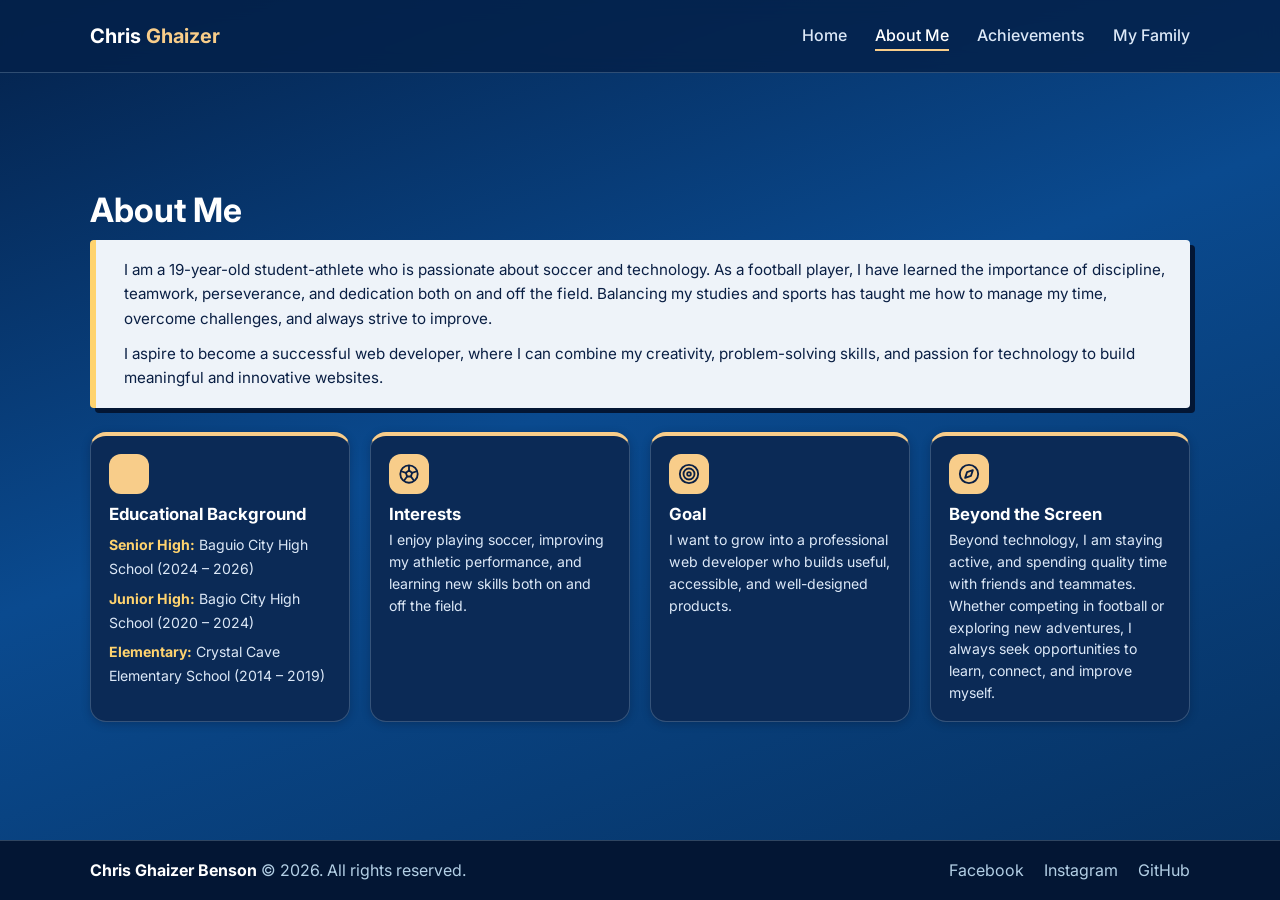
==== about.html @ 3cd23f2e "Update about.html" ====
<!DOCTYPE html>
<html lang="en">
<head>
  <meta charset="UTF-8">
  <meta name="viewport" content="width=device-width, initial-scale=1">
  <title>About Me | Chris Ghaizer Benson</title>
  <meta name="description" content="Portfolio of Chris Ghaizer Benson, BSIT student and aspiring web developer.">
  <link rel="preconnect" href="https://fonts.googleapis.com">
  <link rel="preconnect" href="https://fonts.gstatic.com" crossorigin>
  <link href="https://fonts.googleapis.com/css2?family=Inter:wght@400;500;600;700&display=swap" rel="stylesheet">
  <link rel="stylesheet" href="style.css">
</head>
<body class="fit-screen">
  <header class="site-header">
    <nav class="container nav" aria-label="Main navigation">
      <a href="index.html" class="logo">Chris <span>Ghaizer</span></a>
      <button class="menu-toggle" aria-label="Toggle menu" aria-expanded="false" aria-controls="nav-links">
        <span></span><span></span><span></span>
      </button>
      <ul class="nav-links" id="nav-links">
        <li><a href="index.html">Home</a></li>
        <li><a href="about.html" aria-current="page">About Me</a></li>
        <li><a href="achievements.html">Achievements</a></li>
        <li><a href="family.html">My Family</a></li>
      </ul>
    </nav>
  </header>
  <main>
    <section class="page-intro">
      <div class="container">
        <h1>About Me</h1>
<div class="about-box">
  <p>I am a 19-year-old student-athlete who is passionate about soccer and technology. As a football player, I have learned the importance of discipline, teamwork, perseverance, and dedication both on and off the field. Balancing my studies and sports has taught me how to manage my time, overcome challenges, and always strive to improve.</p>
  <p>I aspire to become a successful web developer, where I can combine my creativity, problem-solving skills, and passion for technology to build meaningful and innovative websites.</p>
</div>
      </div>
    </section>
    <section>
      <div class="container grid grid-2 about-cards">
       <article class="card">
  <div class="icon" aria-hidden="true"><!-- keep the existing svg here --></div>
  <h3> Educational Background</h3>
  <ul class="edu-list">
    <li><strong>Senior High:</strong> Baguio City High School (2024 – 2026)</li>
    <li><strong>Junior High:</strong> Bagio City High School (2020 – 2024)</li>
     <li><strong>Elementary:</strong> Crystal Cave Elementary School (2014 – 2019)</li>
  </ul>
</article>
        <article class="card"><div class="icon" aria-hidden="true"><svg viewBox="0 0 24 24"><circle cx="12" cy="12" r="9.5"/><polygon points="12 8.2 15.4 10.7 14.1 14.7 9.9 14.7 8.6 10.7"/><path d="M12 8.2V2.8M15.4 10.7l5-1.7M14.1 14.7l3 4.1M9.9 14.7l-3 4.1M8.6 10.7l-5-1.7"/></svg></div><h3>Interests</h3><p>I enjoy playing soccer, improving my athletic performance, and learning new skills both on and off the field.</p></article>
        <article class="card"><div class="icon" aria-hidden="true"><svg viewBox="0 0 24 24"><circle cx="12" cy="12" r="10"/><circle cx="12" cy="12" r="6"/><circle cx="12" cy="12" r="2"/></svg></div><h3>Goal</h3><p>I want to grow into a professional web developer who builds useful, accessible, and well-designed products.</p></article>
        <article class="card"><div class="icon" aria-hidden="true"><svg viewBox="0 0 24 24"><circle cx="12" cy="12" r="10"/><polygon points="16.2 7.8 14.1 14.1 7.8 16.2 9.9 9.9 16.2 7.8"/></svg></div><h3>Beyond the Screen</h3><p>Beyond technology, I am staying active, and spending quality time with friends and teammates. Whether competing in football or exploring new adventures, I always seek opportunities to learn, connect, and improve myself.</p></article>
      </div>
    </section>
  </main>
  <footer class="site-footer">
    <div class="container footer-inner">
      <p><strong>Chris Ghaizer Benson</strong> &copy; <span class="year">2026</span>. All rights reserved.</p>
      <ul class="socials">
        <li><a href="https://www.facebook.com/ghaizer.rodriguez" target="_blank" rel="noopener noreferrer">Facebook</a></li>
        <li><a href="https://www.instagram.com/ghaizerz_17/" target="_blank" rel="noopener noreferrer">Instagram</a></li>
        <li><a href="https://github.com/ghaizerbenson17-pixel" target="_blank" rel="noopener noreferrer">GitHub</a></li>
      </ul>
    </div>
  </footer>
  <script src="script.js"></script>
</body>
</html>
---- style.css ----
/* ===== Palette (taken from your reference screenshot) =====
   Deep royal blue background | darker navy cards
   Warm peach buttons         | golden yellow name highlight
   White headings             | soft light-blue body text | teal small accent */
:root{
  --bg-top:#04214A; --bg-mid:#0A4A8F; --bg-bottom:#06305F;   /* page gradient */
  --card:#0B2A56; --panel:rgba(3,18,46,.45); --footer:#031634;
  --peach:#F8CD8A; --peach-hover:#FFDDA8; --gold:#FFD36E;
  --white:#FFFFFF; --text:#DCE8F7; --muted:#B3CFE5; --teal:#2DD4BF;
  --border:rgba(179,207,229,.25); --on-peach:#0A1F44;
  --radius:16px; --shadow:0 12px 32px rgba(0,10,30,.35);
  --font:'Inter','Segoe UI',system-ui,sans-serif;
}
*{box-sizing:border-box;margin:0;padding:0}
html{scroll-behavior:smooth}
body{font-family:var(--font);color:var(--text);line-height:1.7;min-height:100vh;
  background:linear-gradient(160deg,var(--bg-top) 0%,var(--bg-mid) 45%,var(--bg-bottom) 100%) fixed}
a{color:inherit;text-decoration:none}
:focus-visible{outline:3px solid var(--teal);outline-offset:3px}
.container{width:min(1100px,92%);margin-inline:auto}
section{padding:5rem 0}
h1,h2,h3{line-height:1.2;color:var(--white)}
h1{font-size:clamp(2.2rem,5vw,3.6rem)}
h2{font-size:clamp(1.6rem,3vw,2.2rem);margin-bottom:.75rem}
.lead{max-width:60ch;color:var(--text)}
.section-head{margin-bottom:2.5rem}
.alt{background:var(--panel)}

/* Buttons */
.btn{display:inline-block;padding:.75rem 1.6rem;border-radius:999px;font-weight:600;font-size:1rem;
  border:2px solid var(--peach);background:var(--peach);color:var(--on-peach);cursor:pointer;font-family:inherit;
  transition:background .25s,transform .25s,box-shadow .25s}
.btn:hover{background:var(--peach-hover);border-color:var(--peach-hover);transform:translateY(-2px);box-shadow:var(--shadow)}
.btn-outline{background:rgba(255,255,255,.04);color:var(--white);border-color:var(--muted)}
.btn-outline:hover{background:rgba(179,207,229,.18);color:var(--white);border-color:var(--white)}

/* Header / nav */
.site-header{position:sticky;top:0;z-index:100;background:rgba(4,33,74,.85);backdrop-filter:blur(10px);
  border-bottom:1px solid var(--border)}
.nav{display:flex;align-items:center;justify-content:space-between;min-height:72px;gap:1rem}
.logo{font-weight:700;font-size:1.25rem;color:var(--white)}
.logo span{color:var(--peach)}
.nav-links{display:flex;align-items:center;gap:1.75rem;list-style:none}
.nav-links a{font-weight:500;color:var(--text);padding:.25rem 0;border-bottom:2px solid transparent;transition:border-color .25s,color .25s}
.nav-links a:hover,.nav-links a[aria-current="page"]{color:var(--white);border-bottom-color:var(--peach)}
.nav-links .btn{border-bottom:2px solid var(--peach);padding:.5rem 1.2rem;color:var(--on-peach)}
.nav-links .btn:hover{color:var(--on-peach)}
.menu-toggle{display:none;background:none;border:0;cursor:pointer;padding:.5rem}
.menu-toggle span{display:block;width:24px;height:2px;background:var(--white);margin:5px 0;transition:transform .25s,opacity .25s}
.menu-toggle[aria-expanded="true"] span:nth-child(1){transform:translateY(7px) rotate(45deg)}
.menu-toggle[aria-expanded="true"] span:nth-child(2){opacity:0}
.menu-toggle[aria-expanded="true"] span:nth-child(3){transform:translateY(-7px) rotate(-45deg)}

/* Hero */
.hero{padding:4rem 0 5rem}
.hero-grid{display:grid;grid-template-columns:1.1fr .9fr;gap:3rem;align-items:center}
.hero h1 span{color:var(--gold)}
.typed-title{font-size:clamp(1.1rem,2.2vw,1.5rem);font-weight:600;color:var(--white);margin:.75rem 0 1rem;min-height:2em}
.cursor{display:inline-block;width:2px;height:1.1em;background:var(--teal);margin-left:3px;vertical-align:text-bottom;animation:blink 1s steps(1) infinite}
@keyframes blink{50%{opacity:0}}
.hero p.lead{margin-bottom:1.75rem}
.btn-row{display:flex;flex-wrap:wrap;gap:1rem}
.hero-photo{position:relative;width:100%;aspect-ratio:4/5;max-height:560px;border-radius:24px;overflow:hidden;
  box-shadow:var(--shadow);background:linear-gradient(145deg,var(--card),var(--bg-top));
  border:1.5px solid var(--border);display:grid;place-items:center;text-align:center;color:var(--muted);padding:1rem}
.hero-photo img{position:absolute;inset:0;width:100%;height:100%;object-fit:cover}
.hero-photo img.hidden{display:none}

/* Cards */
.grid{display:grid;gap:1.5rem}
.grid-3{grid-template-columns:repeat(3,1fr)}
.grid-2{grid-template-columns:repeat(2,1fr)}
.card{background:var(--card);border:1px solid var(--border);border-top:4px solid var(--peach);border-radius:var(--radius);
  padding:1.75rem;box-shadow:0 2px 8px rgba(0,10,30,.25);transition:transform .25s,box-shadow .25s,border-color .25s}
.card:hover{transform:translateY(-4px);box-shadow:var(--shadow);border-color:var(--muted);border-top-color:var(--peach)}
.card h3{margin-bottom:.5rem;font-size:1.2rem}
.card p{color:var(--text)}
.tags{display:flex;flex-wrap:wrap;gap:.5rem;margin:1rem 0}
.tag{background:rgba(255,255,255,.06);border:1px solid var(--border);color:var(--text);border-radius:999px;padding:.15rem .75rem;font-size:.85rem}
.card-link{font-weight:600;color:var(--peach);border-bottom:2px solid var(--peach)}
.card-link:hover{color:var(--peach-hover)}
.icon{width:48px;height:48px;border-radius:12px;background:var(--peach);color:var(--on-peach);display:grid;place-items:center;
  font-weight:700;font-size:.9rem;margin-bottom:1rem}
.cta{background:var(--card);border:1px solid var(--border);color:var(--white);text-align:center;border-radius:24px;padding:3rem 1.5rem;box-shadow:var(--shadow)}
.cta h2{color:var(--white)}
.cta p{color:var(--text);margin:0 auto 1.5rem}
.page-intro{padding:4rem 0 1rem}
.timeline{list-style:none;border-left:3px solid var(--peach);padding-left:1.5rem;display:grid;gap:1.5rem}
.timeline h3{font-size:1.1rem}
.timeline time{color:var(--gold);font-weight:600;font-size:.9rem}

/* Contact */
.contact-grid{display:grid;grid-template-columns:.8fr 1.2fr;gap:2.5rem;align-items:start}
.contact-list{list-style:none;display:grid;gap:1rem}
.contact-list li{background:var(--card);border:1px solid var(--border);border-radius:12px;padding:1rem 1.25rem}
.contact-list strong{display:block;font-size:.9rem;color:var(--muted)}
.contact-list a:hover{color:var(--peach)}
form{background:var(--card);border:1px solid var(--border);border-radius:var(--radius);padding:2rem;box-shadow:var(--shadow);display:grid;gap:1.1rem}
label{font-weight:600;font-size:.95rem;color:var(--white)}
input,textarea{width:100%;margin-top:.35rem;padding:.8rem 1rem;border:1.5px solid var(--border);border-radius:12px;
  font:inherit;color:var(--white);background:rgba(3,18,46,.55);transition:border-color .25s,box-shadow .25s}
input:hover,textarea:hover{border-color:var(--muted)}
input:focus,textarea:focus{outline:none;border-color:var(--peach);box-shadow:0 0 0 3px rgba(248,205,138,.25)}
textarea{min-height:150px;resize:vertical}
.field.invalid input,.field.invalid textarea{border-color:#FF8A80}
.error{display:block;color:#FFB4AB;font-size:.85rem;min-height:1.1em;margin-top:.25rem}
.form-status{border-radius:12px;padding:.9rem 1rem;background:rgba(45,212,191,.1);border:1px solid var(--teal);color:var(--white);display:none}
.form-status.show{display:block}

/* Footer */
.site-footer{background:var(--footer);color:var(--muted);padding:2.5rem 0;border-top:1px solid var(--border)}
.footer-inner{display:flex;flex-wrap:wrap;justify-content:space-between;align-items:center;gap:1rem}
.site-footer strong{color:var(--white)}
.socials{display:flex;gap:1.25rem;list-style:none}
.socials a{color:var(--muted);border-bottom:1px solid transparent;transition:color .25s,border-color .25s}
.socials a:hover{color:var(--white);border-color:var(--peach)}

/* Responsive */
@media(max-width:900px){
  .hero-grid,.contact-grid{grid-template-columns:1fr}
  .grid-3{grid-template-columns:repeat(2,1fr)}
  .hero-photo{max-width:420px;margin-inline:auto;max-height:none}
}
@media(max-width:720px){
  section{padding:3.5rem 0}
  .menu-toggle{display:block}
  .nav-links{position:absolute;top:72px;left:0;right:0;flex-direction:column;align-items:flex-start;gap:1rem;
    background:var(--bg-top);padding:1.25rem 4%;border-bottom:1px solid var(--border);display:none}
  .nav-links.open{display:flex}
  .grid-3,.grid-2{grid-template-columns:1fr}
}
@media(prefers-reduced-motion:reduce){*{animation:none!important;transition:none!important;scroll-behavior:auto!important}}

/* About Me box */
.about-box {
  background: #EEF3F9;
  border-left: 6px solid var(--gold);
  border-radius: 4px;
  padding: 2rem 2rem 2rem 2.25rem;
  margin-top: 1.5rem;
  box-shadow: 8px 8px 0 var(--footer);
}
.about-box p {
  color: var(--on-peach);
  max-width: none;
  line-height: 1.9;
}
.about-box p + p {
  margin-top: 1.25rem;
}
.about-box .btn-dark {
  margin-top: 1.5rem;
  background: var(--on-peach);
  border-color: var(--on-peach);
  color: var(--white);
  border-radius: 6px;
  font-weight: 700;
}
.about-box .btn-dark:hover {
  background: var(--card);
  border-color: var(--card);
  color: var(--white);
}

/* Typing effect for the Skills description */
.typewriter {
  min-height: 1.7em; /* keeps the page from jumping while text types in */
}
.typewriter.typing::after {
  content: "";
  display: inline-block;
  width: 2px;
  height: 1.1em;
  background: var(--teal);
  margin-left: 3px;
  vertical-align: text-bottom;
  animation: blink 1s steps(1) infinite;
}

/* ===== Homepage fits one screen (no scrolling needed) ===== */
body {
  min-height: 100vh;
  min-height: 100dvh;
  display: flex;
  flex-direction: column;
}

main {
  flex: 1;
  display: flex;
  flex-direction: column;
  min-height: 0;
}

/* Hero takes all the leftover space */
main > section.hero {
  flex: 1;
  display: flex;
  align-items: center;
  padding: 1rem 0;
}

.hero h1 { font-size: clamp(1.8rem, 6vh, 3.4rem); }
.hero .typed-title { min-height: 0; margin: 0.5rem 0 0.75rem; }
.hero p.lead { margin-bottom: 1rem; line-height: 1.5; }

/* Photo box sized by screen height, square, picture fills it */
.hero .hero-photo {
  width: auto;
  height: clamp(180px, 48vh, 460px);
  max-height: none;
  aspect-ratio: 1 / 1;
  justify-self: center;
  padding: 0;
  border-radius: 24px;
}

.hero .hero-photo img {
  position: absolute;
  inset: 0;
  width: 100%;
  height: 100%;
  object-fit: cover;          /* picture fills the whole box */
  object-position: center top; /* keeps your face from being cropped */
}

/* Compact "Let's Work Together" strip */
main > section:last-child {
  padding: 0.75rem 0;
}

.cta {
  padding: 1rem 1.5rem;
  border-radius: 16px;
}
.cta h2 { font-size: 1.2rem; margin: 0; }
.cta p { margin: 0; font-size: 0.95rem; line-height: 1.4; }

@media (min-width: 721px) {
  .cta {
    display: flex;
    align-items: center;
    justify-content: space-between;
    gap: 1.5rem;
    text-align: left;
  }
  .cta p { margin: 0 auto 0 0; }
}

/* Compact footer */
.site-footer { padding: 1rem 0; }

/* Phones / tablets: stack, smaller photo (scrolling is fine here) */
@media (max-width: 900px) {
  .hero .hero-photo { height: clamp(160px, 30vh, 320px); }
}


/* ===== Shared tweaks ===== */
.page-intro .lead{margin-top:.75rem}
.icon svg{width:55%;height:55%;fill:none;stroke:currentColor;stroke-width:2;stroke-linecap:round;stroke-linejoin:round}
.contact-list a{overflow-wrap:anywhere}

/* Contact: name + email side by side */
.field-row{display:grid;grid-template-columns:1fr 1fr;gap:1rem}
.field-row .field{min-width:0}
@media(max-width:720px){.field-row{grid-template-columns:1fr}}

/* My Family page */
.family .section-head{text-align:center;margin-bottom:1.5rem}
.family .section-head .lead{margin-inline:auto}
.family .card{text-align:center}
.family .card .hero-photo{width:auto;height:clamp(140px,32vh,300px);aspect-ratio:1/1;max-height:none;margin:.75rem auto;padding:0;border-radius:16px}

/* Achievements: image frames */
.frames{display:grid;grid-template-columns:repeat(3,1fr);gap:1.5rem}
.frame{background:var(--card);border:1px solid var(--border);border-top:4px solid var(--peach);border-radius:var(--radius);
  padding:.6rem;box-shadow:0 2px 8px rgba(0,10,30,.25);transition:transform .25s,box-shadow .25s}
.frame:hover{transform:translateY(-4px);box-shadow:var(--shadow)}
.frame-img{position:relative;aspect-ratio:4/3;border-radius:10px;overflow:hidden;display:grid;place-items:center;text-align:center;
  padding:.5rem;font-size:.9rem;color:var(--muted);background:linear-gradient(145deg,var(--card),var(--bg-top))}
.frame-img img{position:absolute;inset:0;width:100%;height:100%;object-fit:cover}
.frame-img img.hidden{display:none}
main > section.frames-section{padding:1rem 0 2rem}
main > section.timeline-section{padding:1rem 0 3rem}
@media(max-width:720px){.frames{grid-template-columns:1fr}}

/* ===== One-screen pages: About, Contact, My Family (no scrolling on desktop) =====
   On smaller screens these pages scroll normally so nothing gets cut off. */
@media (min-width:1100px){
  html:has(body.fit-screen){font-size:clamp(11px,2vh,16px)}
  body.fit-screen{height:100vh;height:100dvh;min-height:0;overflow:hidden}
  body.fit-screen main{justify-content:center}
  body.fit-screen main > section{padding:.75rem 0}
  body.fit-screen h1{font-size:2.1rem}
  body.fit-screen .page-intro .lead{margin-top:.4rem}

  /* About */
  body.fit-screen .about-box{margin-top:.6rem;padding:1.1rem 1.5rem 1.1rem 1.75rem;box-shadow:5px 5px 0 var(--footer)}
  body.fit-screen .about-box p{font-size:.95rem;line-height:1.6}
  body.fit-screen .about-box p + p{margin-top:.7rem}
  .about-cards{grid-template-columns:repeat(4,1fr);gap:1.25rem}
  .about-cards .card{padding:1.1rem}
  .about-cards .card h3{font-size:1.05rem;margin-bottom:.35rem}
  .about-cards .card p{font-size:.88rem;line-height:1.55}
  .about-cards .icon{width:2.5rem;height:2.5rem;margin-bottom:.6rem}

  /* Contact */
  body.fit-screen .contact-grid{gap:1.5rem}
  body.fit-screen .contact-list{gap:.7rem}
  body.fit-screen .contact-list li{padding:.7rem 1rem}
  body.fit-screen form{padding:1.1rem 1.4rem;gap:.55rem}
  body.fit-screen label{font-size:.9rem;line-height:1.4}
  body.fit-screen input,body.fit-screen textarea{padding:.5rem .8rem;margin-top:.2rem;line-height:1.4}
  body.fit-screen textarea{min-height:5rem;resize:none}
  body.fit-screen .error{font-size:.78rem;line-height:1.2;min-height:1em;margin-top:.15rem}
  body.fit-screen .form-status{font-size:.85rem;padding:.6rem .8rem}
  body.fit-screen form .btn{padding:.55rem 1.2rem}

  /* My Family */
  body.fit-screen .family .section-head{margin-bottom:1rem}
  body.fit-screen .family .card{padding:1rem}
  body.fit-screen .family .card .hero-photo{height:clamp(120px,34vh,320px);margin:.5rem auto}
}
 .edu-list{list-style:none;margin-top:.6rem;display:grid;gap:.35rem;font-size:.88rem;color:var(--text)}
.edu-list strong{color:var(--gold)}
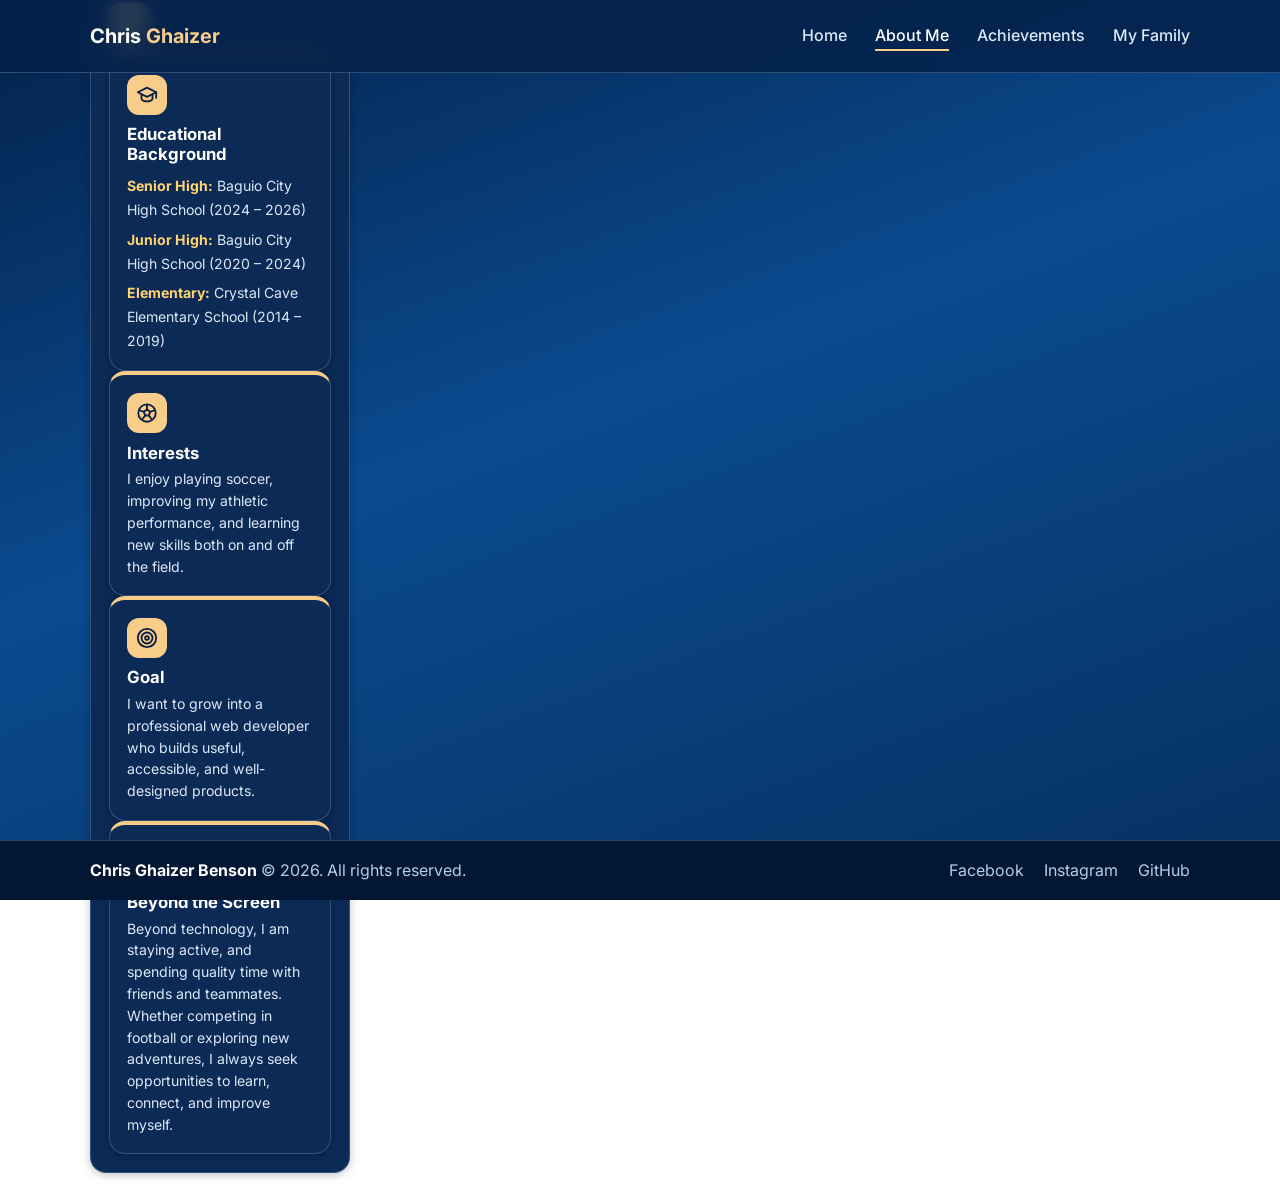
==== commit 4608f5ff: "Revise About Me section header and content Updated the About Me section to enhance clarity and visua" ====
--- a/about.html
+++ b/about.html
@@ -28,7 +28,8 @@
   <main>
     <section class="page-intro">
       <div class="container">
-        <h1>About Me</h1>
+      
+<h1>About <span>Me</span></h1>
 <div class="about-box">
   <p>I am a 19-year-old student-athlete who is passionate about soccer and technology. As a football player, I have learned the importance of discipline, teamwork, perseverance, and dedication both on and off the field. Balancing my studies and sports has taught me how to manage my time, overcome challenges, and always strive to improve.</p>
   <p>I aspire to become a successful web developer, where I can combine my creativity, problem-solving skills, and passion for technology to build meaningful and innovative websites.</p>
@@ -39,11 +40,19 @@
       <div class="container grid grid-2 about-cards">
        <article class="card">
   <div class="icon" aria-hidden="true"><!-- keep the existing svg here --></div>
-  <h3> Educational Background</h3>
+ <article class="card">
+  <div class="icon" aria-hidden="true">
+    <svg viewBox="0 0 24 24">
+      <path d="M2 9l10-5 10 5-10 5z"/>
+      <path d="M6 11.5V16c0 1.5 3 3 6 3s6-1.5 6-3v-4.5"/>
+      <path d="M22 9v6"/>
+    </svg>
+  </div>
+  <h3>Educational Background</h3>
   <ul class="edu-list">
     <li><strong>Senior High:</strong> Baguio City High School (2024 – 2026)</li>
-    <li><strong>Junior High:</strong> Bagio City High School (2020 – 2024)</li>
-     <li><strong>Elementary:</strong> Crystal Cave Elementary School (2014 – 2019)</li>
+    <li><strong>Junior High:</strong> Baguio City High School (2020 – 2024)</li>
+    <li><strong>Elementary:</strong> Crystal Cave Elementary School (2014 – 2019)</li>
   </ul>
 </article>
         <article class="card"><div class="icon" aria-hidden="true"><svg viewBox="0 0 24 24"><circle cx="12" cy="12" r="9.5"/><polygon points="12 8.2 15.4 10.7 14.1 14.7 9.9 14.7 8.6 10.7"/><path d="M12 8.2V2.8M15.4 10.7l5-1.7M14.1 14.7l3 4.1M9.9 14.7l-3 4.1M8.6 10.7l-5-1.7"/></svg></div><h3>Interests</h3><p>I enjoy playing soccer, improving my athletic performance, and learning new skills both on and off the field.</p></article>
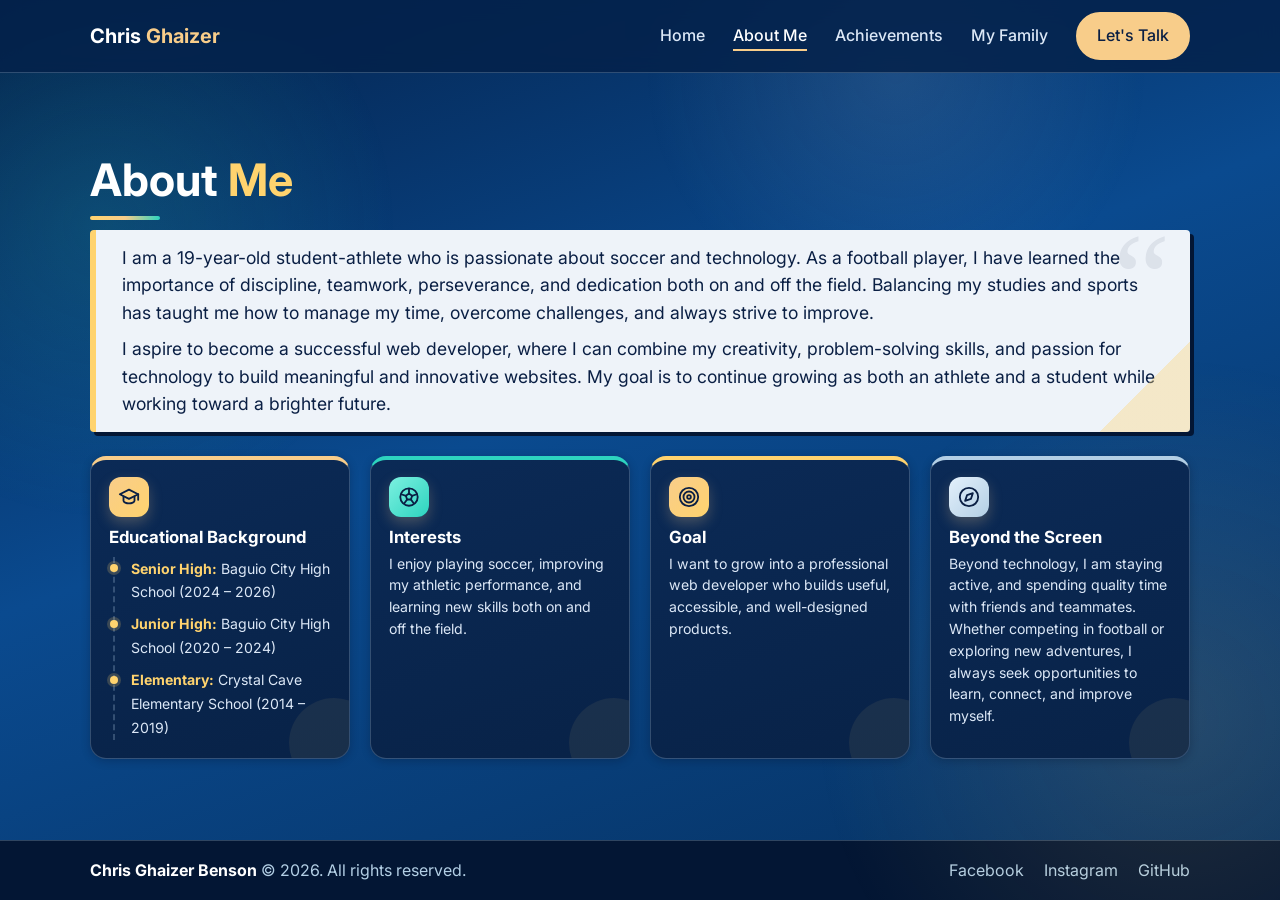
==== commit 31301e1e: "Enhance About Me section and add contact link Updated the About Me section to include additional goa" ====
--- a/about.html
+++ b/about.html
@@ -22,25 +22,24 @@
         <li><a href="about.html" aria-current="page">About Me</a></li>
         <li><a href="achievements.html">Achievements</a></li>
         <li><a href="family.html">My Family</a></li>
+        <li><a href="contact.html" class="btn">Let's Talk</a></li>
       </ul>
     </nav>
   </header>
   <main>
     <section class="page-intro">
       <div class="container">
-      
+        
 <h1>About <span>Me</span></h1>
 <div class="about-box">
   <p>I am a 19-year-old student-athlete who is passionate about soccer and technology. As a football player, I have learned the importance of discipline, teamwork, perseverance, and dedication both on and off the field. Balancing my studies and sports has taught me how to manage my time, overcome challenges, and always strive to improve.</p>
-  <p>I aspire to become a successful web developer, where I can combine my creativity, problem-solving skills, and passion for technology to build meaningful and innovative websites.</p>
+  <p>I aspire to become a successful web developer, where I can combine my creativity, problem-solving skills, and passion for technology to build meaningful and innovative websites. My goal is to continue growing as both an athlete and a student while working toward a brighter future.</p>
 </div>
       </div>
     </section>
     <section>
       <div class="container grid grid-2 about-cards">
-       <article class="card">
-  <div class="icon" aria-hidden="true"><!-- keep the existing svg here --></div>
- <article class="card">
+        <article class="card">
   <div class="icon" aria-hidden="true">
     <svg viewBox="0 0 24 24">
       <path d="M2 9l10-5 10 5-10 5z"/>
--- a/style.css
+++ b/style.css
@@ -324,3 +324,105 @@
 }
  .edu-list{list-style:none;margin-top:.6rem;display:grid;gap:.35rem;font-size:.88rem;color:var(--text)}
 .edu-list strong{color:var(--gold)}
+
+/* ===== About Me designs ===== */
+
+/* Soft glowing background shapes */
+body.fit-screen::before{
+  content:"";position:fixed;inset:0;z-index:0;pointer-events:none;
+  background:
+    radial-gradient(420px circle at 8% 25%, rgba(45,212,191,.16), transparent 70%),
+    radial-gradient(520px circle at 92% 80%, rgba(255,211,110,.12), transparent 70%),
+    radial-gradient(360px circle at 70% 8%, rgba(179,207,229,.12), transparent 70%);
+}
+body.fit-screen main{position:relative;z-index:1}
+
+/* Heading */
+.eyebrow{
+  display:inline-block;font-size:.8rem;font-weight:600;letter-spacing:.14em;
+  text-transform:uppercase;color:var(--teal);margin-bottom:.25rem;
+}
+.page-intro h1 span{color:var(--gold)}
+.page-intro h1::after{
+  content:"";display:block;width:70px;height:4px;border-radius:4px;margin-top:.5rem;
+  background:linear-gradient(90deg,var(--gold),var(--peach),var(--teal));
+}
+
+/* About box: big quote mark + accent corner */
+.about-box{position:relative;overflow:hidden}
+.about-box::before{
+  content:"\201C";position:absolute;top:-1rem;right:1.25rem;
+  font-family:Georgia,serif;font-size:8rem;line-height:1;
+  color:rgba(10,31,68,.08);pointer-events:none;
+}
+.about-box::after{
+  content:"";position:absolute;right:0;bottom:0;width:90px;height:90px;
+  background:linear-gradient(135deg,transparent 50%,rgba(255,211,110,.35) 50%);
+}
+
+/* Cards */
+.about-cards .card{
+  background:linear-gradient(160deg,var(--card),#082247);
+  position:relative;overflow:hidden;
+}
+.about-cards .card::after{
+  content:"";position:absolute;right:-30px;bottom:-30px;width:90px;height:90px;
+  border-radius:50%;background:rgba(255,211,110,.07);
+}
+.about-cards .card:nth-child(1){border-top-color:var(--peach)}
+.about-cards .card:nth-child(2){border-top-color:var(--teal)}
+.about-cards .card:nth-child(3){border-top-color:var(--gold)}
+.about-cards .card:nth-child(4){border-top-color:var(--muted)}
+.about-cards .card:hover{box-shadow:0 12px 32px rgba(0,10,30,.45),0 0 0 1px rgba(255,211,110,.25)}
+
+/* Gradient icon badges */
+.about-cards .icon{
+  background:linear-gradient(135deg,var(--peach),var(--gold));
+  box-shadow:0 6px 14px rgba(248,205,138,.25);
+  transition:transform .25s;
+}
+.about-cards .card:hover .icon{transform:rotate(-6deg) scale(1.08)}
+.about-cards .card:nth-child(2) .icon{background:linear-gradient(135deg,#7CF0E0,var(--teal))}
+.about-cards .card:nth-child(4) .icon{background:linear-gradient(135deg,#E3F0FB,var(--muted))}
+
+/* Education list as a mini timeline */
+.edu-list{
+  position:relative;padding-left:1rem;margin-left:.25rem;
+  border-left:2px dashed var(--border);gap:.5rem;
+}
+.edu-list li{position:relative}
+.edu-list li::before{
+  content:"";position:absolute;left:calc(-1rem - 5px);top:.55em;
+  width:8px;height:8px;border-radius:50%;background:var(--gold);
+  box-shadow:0 0 0 3px rgba(255,211,110,.2);
+}
+
+/* ===== Bigger About Me text ===== */
+
+/* Base (tablets/phones and any screen that scrolls) */
+.page-intro h1{font-size:clamp(2.4rem,6vw,3.6rem)}
+.about-box p{font-size:1.15rem;line-height:1.8}
+
+/* Desktop one-screen layout (overrides the smaller fit-screen sizes) */
+@media (min-width:1100px){
+  body.fit-screen .page-intro h1{font-size:2.8rem}
+  body.fit-screen .about-box{padding:1.4rem 2rem 1.4rem 2.25rem}
+  body.fit-screen .about-box p{font-size:1.2rem;line-height:1.65}
+  body.fit-screen .about-box p + p{margin-top:.8rem}
+}
+
+/* ===== Smaller About box ===== */
+.about-box{
+  max-width: 1000px;          /* narrower box (was full width) */
+  padding: 1.25rem 1.5rem 1.25rem 1.75rem;
+}
+
+@media (min-width:1100px){
+  body.fit-screen .about-box{
+    max-width: 1100px;
+    padding: .9rem 1.4rem .9rem 1.6rem;
+    box-shadow: 4px 4px 0 var(--footer);
+  }
+  body.fit-screen .about-box p{font-size:1.1rem;line-height:1.55}
+  body.fit-screen .about-box p + p{margin-top:.6rem}
+}
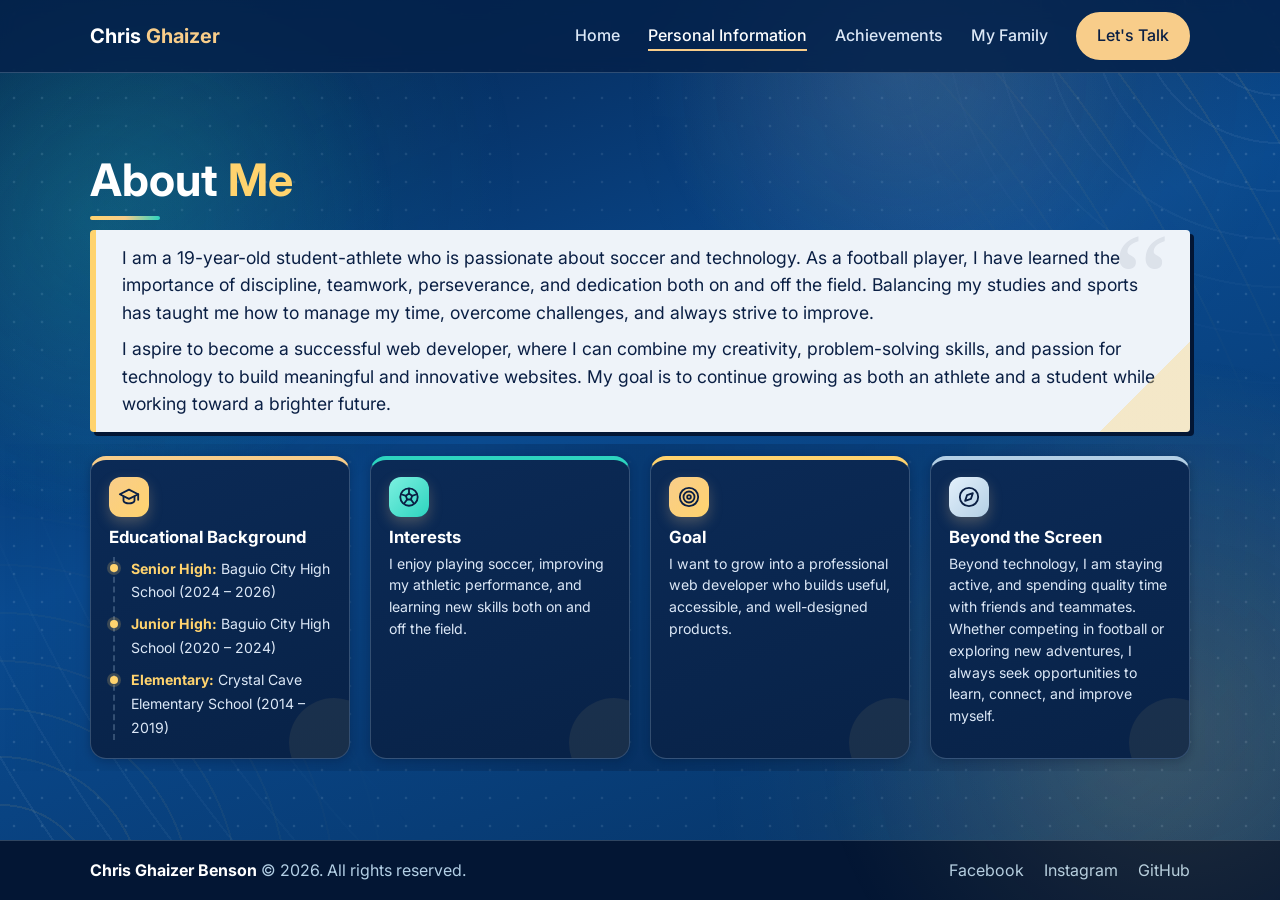
==== commit 35f20a2f: "Change 'About Me' link text to 'Personal Information'" ====
--- a/about.html
+++ b/about.html
@@ -19,7 +19,7 @@
       </button>
       <ul class="nav-links" id="nav-links">
         <li><a href="index.html">Home</a></li>
-        <li><a href="about.html" aria-current="page">About Me</a></li>
+        <li><a href="about.html" aria-current="page">Personal Information</a></li>
         <li><a href="achievements.html">Achievements</a></li>
         <li><a href="family.html">My Family</a></li>
         <li><a href="contact.html" class="btn">Let's Talk</a></li>
--- a/style.css
+++ b/style.css
@@ -322,7 +322,8 @@
   body.fit-screen .family .card{padding:1rem}
   body.fit-screen .family .card .hero-photo{height:clamp(120px,34vh,320px);margin:.5rem auto}
 }
- .edu-list{list-style:none;margin-top:.6rem;display:grid;gap:.35rem;font-size:.88rem;color:var(--text)}
+
+.edu-list{list-style:none;margin-top:.6rem;display:grid;gap:.35rem;font-size:.88rem;color:var(--text)}
 .edu-list strong{color:var(--gold)}
 
 /* ===== About Me designs ===== */
@@ -426,3 +427,37 @@
   body.fit-screen .about-box p{font-size:1.1rem;line-height:1.55}
   body.fit-screen .about-box p + p{margin-top:.6rem}
 }
+
+/* ===== Background designs ===== */
+
+/* Layer 1: dot grid + soft color glows */
+html::before{
+  content:"";position:fixed;inset:0;z-index:-1;pointer-events:none;
+  background:
+    radial-gradient(rgba(179,207,229,.16) 1.5px, transparent 1.6px) 0 0 / 28px 28px,
+    radial-gradient(520px circle at 12% 20%, rgba(45,212,191,.14), transparent 70%),
+    radial-gradient(600px circle at 88% 85%, rgba(255,211,110,.11), transparent 70%),
+    radial-gradient(480px circle at 75% 10%, rgba(248,205,138,.08), transparent 70%);
+  /* fade the dots toward the middle so text stays clean */
+  -webkit-mask-image:radial-gradient(ellipse at center, rgba(0,0,0,.35) 0%, #000 85%);
+          mask-image:radial-gradient(ellipse at center, rgba(0,0,0,.35) 0%, #000 85%);
+}
+
+/* Layer 2: concentric rings in two corners (like a soccer center circle) */
+html::after{
+  content:"";position:fixed;inset:0;z-index:-1;pointer-events:none;
+  background:
+    repeating-radial-gradient(circle at 100% 0%, transparent 0 46px, rgba(179,207,229,.10) 46px 48px),
+    repeating-radial-gradient(circle at 0% 100%, transparent 0 46px, rgba(255,211,110,.10) 46px 48px);
+  -webkit-mask-image:
+    radial-gradient(circle 420px at 100% 0%, #000, transparent 100%),
+    radial-gradient(circle 420px at 0% 100%, #000, transparent 100%);
+          mask-image:
+    radial-gradient(circle 420px at 100% 0%, #000, transparent 100%),
+    radial-gradient(circle 420px at 0% 100%, #000, transparent 100%);
+}
+
+/* Optional: slightly lighter panel strip behind sections for depth */
+main > section:nth-of-type(even){
+  background:linear-gradient(90deg, transparent, rgba(3,18,46,.25), transparent);
+}
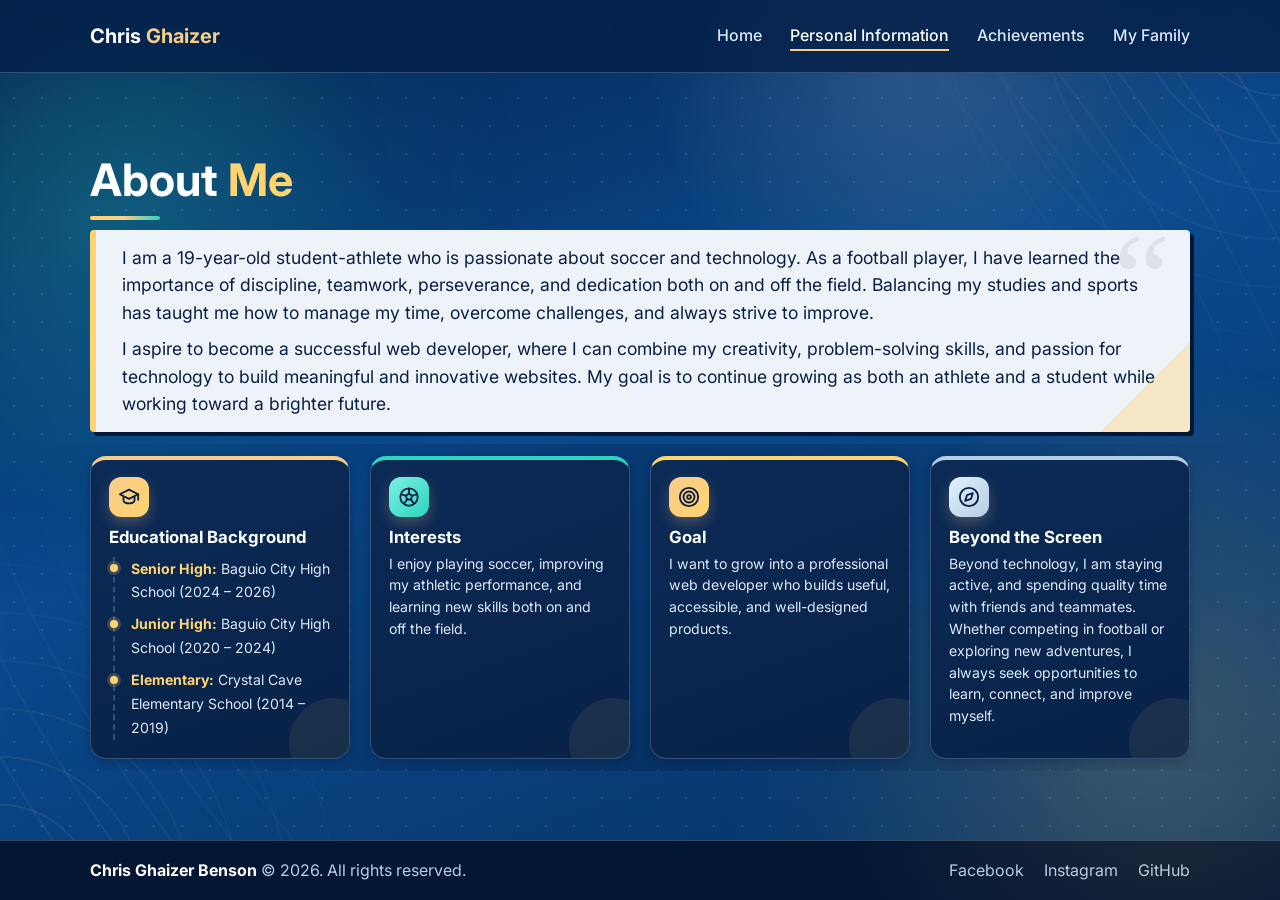
==== commit 8c0c2f75: "Update about.html" ====
--- a/about.html
+++ b/about.html
@@ -22,7 +22,7 @@
         <li><a href="about.html" aria-current="page">Personal Information</a></li>
         <li><a href="achievements.html">Achievements</a></li>
         <li><a href="family.html">My Family</a></li>
-        <li><a href="contact.html" class="btn">Let's Talk</a></li>
+
       </ul>
     </nav>
   </header>
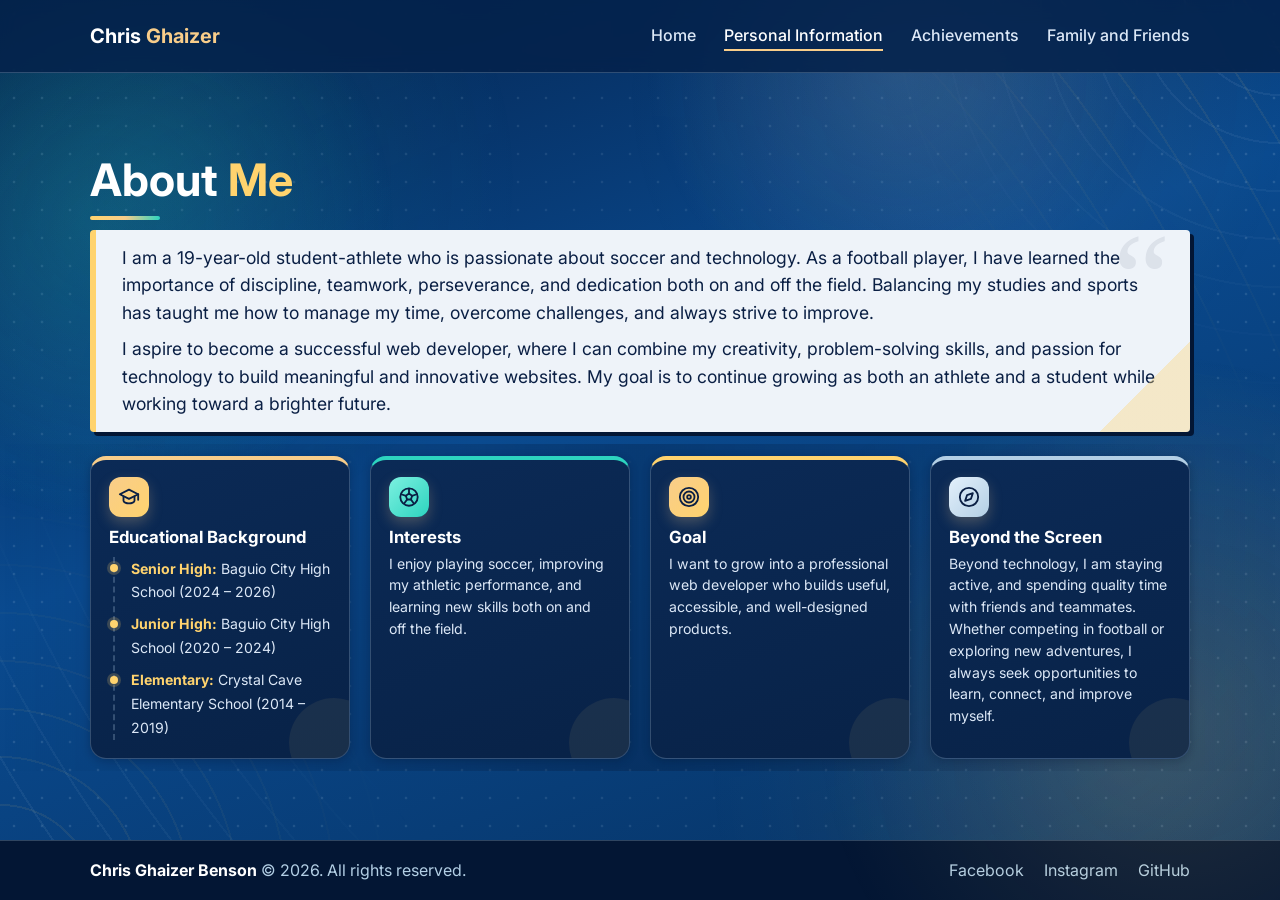
==== commit 5f01171b: "Rename 'My Family' link to 'Family and Friends'" ====
--- a/about.html
+++ b/about.html
@@ -21,7 +21,7 @@
         <li><a href="index.html">Home</a></li>
         <li><a href="about.html" aria-current="page">Personal Information</a></li>
         <li><a href="achievements.html">Achievements</a></li>
-        <li><a href="family.html">My Family</a></li>
+        <li><a href="family.html">Family and Friends</a></li>
 
       </ul>
     </nav>
--- a/style.css
+++ b/style.css
@@ -461,3 +461,245 @@
 main > section:nth-of-type(even){
   background:linear-gradient(90deg, transparent, rgba(3,18,46,.25), transparent);
 }
+
+/* ===== Achievements: one screen + eye-catching design ===== */
+
+/* Timeline items become numbered cards */
+.timeline{counter-reset:ach;border-left:0;padding-left:0;gap:1rem}
+.timeline li{
+  counter-increment:ach;position:relative;
+  background:linear-gradient(160deg,var(--card),#082247);
+  border:1px solid var(--border);border-left:4px solid var(--gold);
+  border-radius:14px;padding:.9rem 1rem .9rem 3.6rem;
+  box-shadow:0 2px 8px rgba(0,10,30,.25);
+  transition:transform .25s,box-shadow .25s,border-left-color .25s;
+}
+.timeline li:hover{
+  transform:translateY(-3px);border-left-color:var(--teal);
+  box-shadow:0 12px 32px rgba(0,10,30,.45);
+}
+.timeline li::before{
+  content:counter(ach);position:absolute;left:.9rem;top:50%;transform:translateY(-50%);
+  width:2rem;height:2rem;border-radius:50%;display:grid;place-items:center;
+  font-weight:700;color:var(--on-peach);
+  background:linear-gradient(135deg,var(--peach),var(--gold));
+  box-shadow:0 0 0 4px rgba(255,211,110,.18);
+}
+.timeline li:nth-child(even)::before{background:linear-gradient(135deg,#7CF0E0,var(--teal))}
+
+/* Photo frames: glow, zoom on hover, star badge */
+.frame{position:relative;overflow:visible}
+.frame::after{
+  content:"\2605";position:absolute;top:-.7rem;right:-.5rem;
+  width:1.8rem;height:1.8rem;border-radius:50%;display:grid;place-items:center;
+  background:linear-gradient(135deg,var(--peach),var(--gold));color:var(--on-peach);
+  font-size:.95rem;box-shadow:0 4px 10px rgba(0,10,30,.4);
+}
+.frame:hover{box-shadow:0 12px 32px rgba(0,10,30,.45),0 0 0 1px rgba(255,211,110,.35)}
+.frame-img img{transition:transform .5s}
+.frame:hover .frame-img img{transform:scale(1.06)}
+
+/* 2 columns on desktop (fills the empty right side) */
+@media (min-width:900px){
+  .timeline{grid-template-columns:repeat(2,1fr);gap:1rem 1.5rem}
+}
+
+/* No scrolling on desktop */
+@media (min-width:1100px){
+  body.fit-screen .frame-img{aspect-ratio:auto;height:clamp(110px,27vh,250px)}
+  body.fit-screen main > section.frames-section{padding:.9rem 0 .5rem}
+  body.fit-screen main > section.timeline-section{padding:.5rem 0}
+  body.fit-screen .timeline{gap:.7rem 1.5rem}
+  body.fit-screen .timeline li{padding:.6rem 1rem .6rem 3.4rem}
+  body.fit-screen .timeline h3{font-size:1rem}
+  body.fit-screen .timeline p{font-size:.88rem;line-height:1.4}
+}
+
+/* ===== My Family: 4 cards + designs ===== */
+
+/* Heading */
+.family .section-head h1,
+.family .section-head h2{color:var(--white)}
+.family .section-head h1::after,
+.family .section-head h2::after{
+  content:"";display:block;width:70px;height:4px;border-radius:4px;margin:.5rem auto 0;
+  background:linear-gradient(90deg,var(--gold),var(--peach),var(--teal));
+}
+.family .section-head .lead{color:var(--gold);font-weight:600;letter-spacing:.04em}
+.family .section-head .lead::before,
+.family .section-head .lead::after{
+  content:"\2665";color:var(--peach);font-size:.8em;margin:0 .6rem;
+}
+
+/* 4 columns on desktop, 2 on tablet, 1 on phone */
+@media (min-width:1100px){
+  .family .grid{grid-template-columns:repeat(4,1fr);gap:1.25rem}
+}
+@media (min-width:721px) and (max-width:1099px){
+  .family .grid{grid-template-columns:repeat(2,1fr)}
+}
+
+/* Cards */
+.family .card{
+  position:relative;overflow:hidden;
+  background:linear-gradient(160deg,var(--card),#082247);
+}
+.family .card::after{
+  content:"";position:absolute;right:-35px;bottom:-35px;width:110px;height:110px;
+  border-radius:50%;background:rgba(255,211,110,.07);pointer-events:none;
+}
+.family .card h3{
+  display:inline-block;padding:.2rem 1rem;border-radius:999px;
+  background:rgba(255,255,255,.07);border:1px solid var(--border);
+  font-size:1rem;letter-spacing:.06em;text-transform:uppercase;
+}
+.family .card:nth-child(1){border-top-color:var(--peach)}
+.family .card:nth-child(2){border-top-color:var(--teal)}
+.family .card:nth-child(3){border-top-color:var(--gold)}
+.family .card:nth-child(4){border-top-color:var(--muted)}
+
+/* Photos: fill the card, ring color per card, zoom on hover */
+.family .card .hero-photo{
+  width:100%;height:clamp(120px,32vh,300px);aspect-ratio:auto;
+  box-shadow:0 0 0 3px rgba(248,205,138,.45),0 10px 24px rgba(0,10,30,.45);
+}
+.family .card:nth-child(2) .hero-photo{box-shadow:0 0 0 3px rgba(45,212,191,.5),0 10px 24px rgba(0,10,30,.45)}
+.family .card:nth-child(3) .hero-photo{box-shadow:0 0 0 3px rgba(255,211,110,.5),0 10px 24px rgba(0,10,30,.45)}
+.family .card:nth-child(4) .hero-photo{box-shadow:0 0 0 3px rgba(179,207,229,.5),0 10px 24px rgba(0,10,30,.45)}
+.family .card .hero-photo img{object-position:center 20%;transition:transform .5s}
+.family .card:hover .hero-photo img{transform:scale(1.07)}
+
+/* Heart badge in the corner */
+.family .card::before{
+  content:"\2665";position:absolute;top:.6rem;right:.6rem;z-index:2;
+  width:1.8rem;height:1.8rem;border-radius:50%;display:grid;place-items:center;
+  background:linear-gradient(135deg,var(--peach),var(--gold));color:var(--on-peach);
+  font-size:.9rem;box-shadow:0 4px 10px rgba(0,10,30,.4);
+}
+.family .card:nth-child(2)::before{background:linear-gradient(135deg,#7CF0E0,var(--teal))}
+.family .card:nth-child(4)::before{background:linear-gradient(135deg,#E3F0FB,var(--muted))}
+
+/* Captions */
+.family .card p{font-size:.92rem;line-height:1.45;font-style:italic;color:var(--text)}
+
+/* Keep it on one screen on desktop */
+@media (min-width:1100px){
+  body.fit-screen .family .card p{font-size:.85rem;line-height:1.4}
+  body.fit-screen .family .card h3{font-size:.9rem}
+}
+
+/* ===== My Family: fill the empty spaces ===== */
+
+/* Wider layout and bigger heading */
+.family .container{width:min(1300px,95%);position:relative}
+.family .section-head h1{font-size:clamp(2.2rem,5vh,3rem)}
+.family .section-head .lead{font-size:1.05rem}
+
+/* Cards stretch: photo grows to fill the card */
+@media (min-width:1100px){
+  .family .grid{grid-template-columns:repeat(4,1fr);gap:1.5rem;align-items:stretch}
+  .family .card{display:flex;flex-direction:column;align-items:center;padding:1.1rem}
+  body.fit-screen .family .card .hero-photo{
+    width:100%;height:clamp(180px,40vh,460px);margin:.7rem 0;flex:0 0 auto;
+  }
+  body.fit-screen .family .card p{margin-top:auto;padding:0 .25rem}
+  body.fit-screen main > section.family{padding:1rem 0}
+}
+
+/* Quote banner under the cards */
+.family-quote{
+  display:flex;align-items:center;justify-content:center;gap:1rem;
+  margin:1.25rem auto 0;padding:.8rem 1.5rem;max-width:760px;
+  background:linear-gradient(90deg,transparent,rgba(3,18,46,.55),transparent);
+  border-top:1px solid var(--border);border-bottom:1px solid var(--border);
+  border-radius:999px;text-align:center;
+}
+.family-quote p{
+  color:var(--white);font-weight:600;font-style:italic;
+  font-size:clamp(.9rem,2vh,1.1rem);margin:0;
+}
+.fq-heart{
+  width:1.8rem;height:1.8rem;border-radius:50%;display:grid;place-items:center;flex:none;
+  background:linear-gradient(135deg,var(--peach),var(--gold));color:var(--on-peach);font-size:.85rem;
+}
+
+/* Decorative rings and glow behind the family section */
+.family::before{
+  content:"";position:absolute;inset:0;z-index:-1;pointer-events:none;
+  background:
+    radial-gradient(circle at 50% 50%, transparent 0 220px, rgba(179,207,229,.07) 220px 222px, transparent 222px 300px, rgba(255,211,110,.06) 300px 302px, transparent 302px),
+    radial-gradient(500px circle at 10% 90%, rgba(45,212,191,.12), transparent 70%),
+    radial-gradient(500px circle at 90% 10%, rgba(255,211,110,.10), transparent 70%);
+}
+.family{position:relative}
+
+/* Floating soft dots in the side spaces */
+.family .container::before,
+.family .container::after{
+  content:"";position:absolute;z-index:-1;border-radius:50%;pointer-events:none;
+}
+.family .container::before{
+  width:160px;height:160px;left:-60px;top:20%;
+  border:2px dashed rgba(179,207,229,.2);
+}
+.family .container::after{
+  width:120px;height:120px;right:-40px;bottom:12%;
+  background:radial-gradient(circle,rgba(255,211,110,.18),transparent 70%);
+}
+
+/* ===== Family: side designs + banner fix ===== */
+.family{position:relative;overflow:hidden}
+.family .container{position:relative;z-index:1}
+.side-deco{display:none}
+
+/* Only on wide screens, where there is real empty space beside the cards */
+@media (min-width:1500px){
+  .side-deco{
+    display:flex;flex-direction:column;align-items:center;gap:1rem;
+    position:absolute;top:50%;transform:translateY(-50%);
+    width:clamp(110px,12vw,220px);pointer-events:none;z-index:0;
+  }
+  .side-deco.left{left:2%}
+  .side-deco.right{right:2%}
+}
+
+/* Round badge with a slowly spinning dashed ring */
+.sd-badge{
+  position:relative;width:clamp(70px,7vw,120px);aspect-ratio:1;
+  display:grid;place-items:center;color:var(--gold);
+}
+.sd-badge.alt{color:var(--teal)}
+.sd-badge svg{width:48%;height:48%;fill:none;stroke:currentColor;stroke-width:1.6;stroke-linecap:round;stroke-linejoin:round}
+.sd-ring{
+  position:absolute;inset:0;border-radius:50%;
+  border:2px dashed rgba(179,207,229,.45);
+  box-shadow:0 0 30px rgba(255,211,110,.15) inset;
+  animation:sd-spin 30s linear infinite;
+}
+.sd-badge.alt .sd-ring{box-shadow:0 0 30px rgba(45,212,191,.18) inset}
+@keyframes sd-spin{to{transform:rotate(360deg)}}
+
+/* Vertical line, vertical text, dots */
+.sd-line{width:2px;height:clamp(40px,9vh,100px);border-radius:2px;
+  background:linear-gradient(to bottom,transparent,var(--peach),transparent)}
+.sd-text{
+  writing-mode:vertical-rl;text-transform:uppercase;letter-spacing:.45em;
+  font-weight:600;font-size:.85rem;color:var(--muted);
+}
+.sd-dots{display:flex;gap:.5rem}
+.sd-dots i{width:9px;height:9px;border-radius:50%;background:var(--gold);opacity:.8}
+.sd-dots i:nth-child(2){background:var(--teal)}
+.sd-dots i:nth-child(3){background:var(--muted)}
+
+/* Quote banner (centered pill, hearts on each side) */
+.family-quote{
+  display:flex;align-items:center;justify-content:center;gap:1rem;
+  margin:1.25rem auto 0;padding:.8rem 1.5rem;max-width:760px;text-align:center;
+  background:linear-gradient(90deg,transparent,rgba(3,18,46,.55),transparent);
+  border-top:1px solid var(--border);border-bottom:1px solid var(--border);border-radius:999px;
+}
+.family-quote p{color:var(--white);font-weight:600;font-style:italic;margin:0;font-size:clamp(.9rem,2vh,1.1rem)}
+.fq-heart{
+  width:1.8rem;height:1.8rem;flex:none;border-radius:50%;display:grid;place-items:center;
+  background:linear-gradient(135deg,var(--peach),var(--gold));color:var(--on-peach);font-size:.85rem;
+}
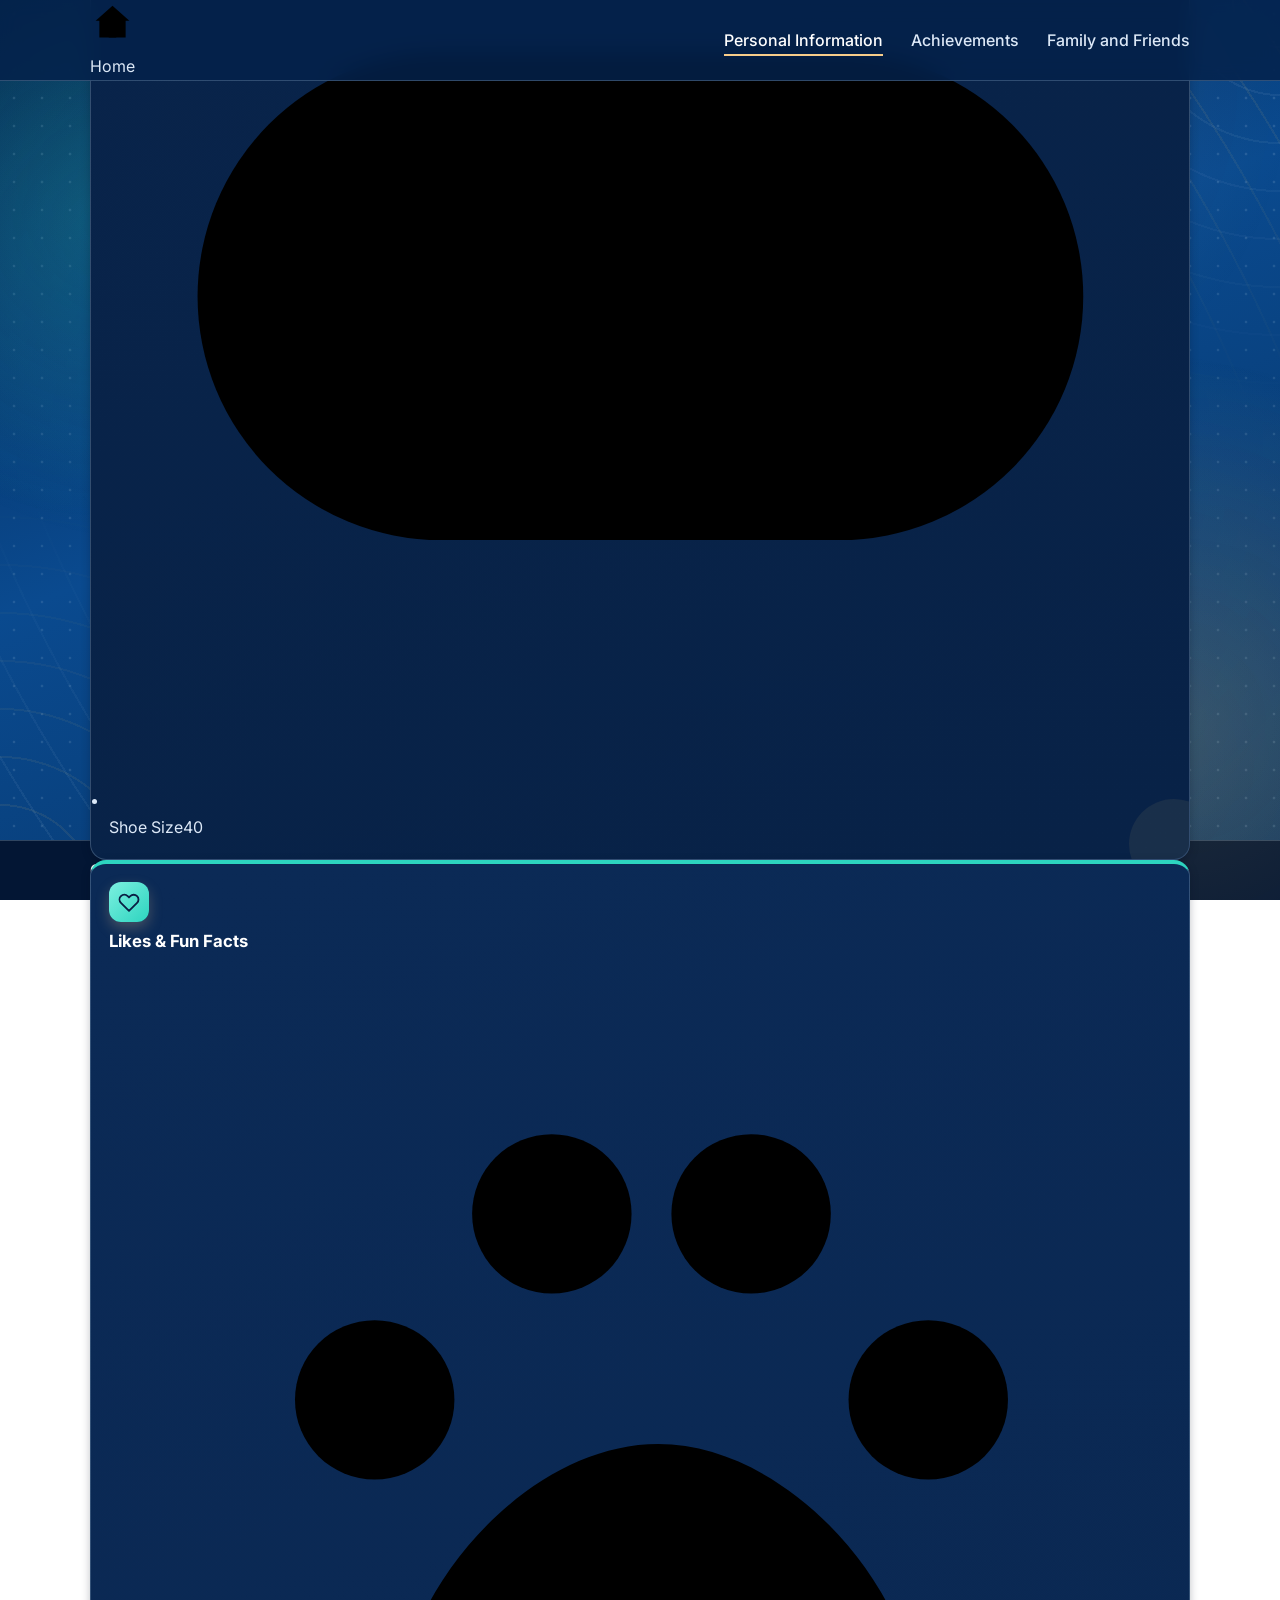
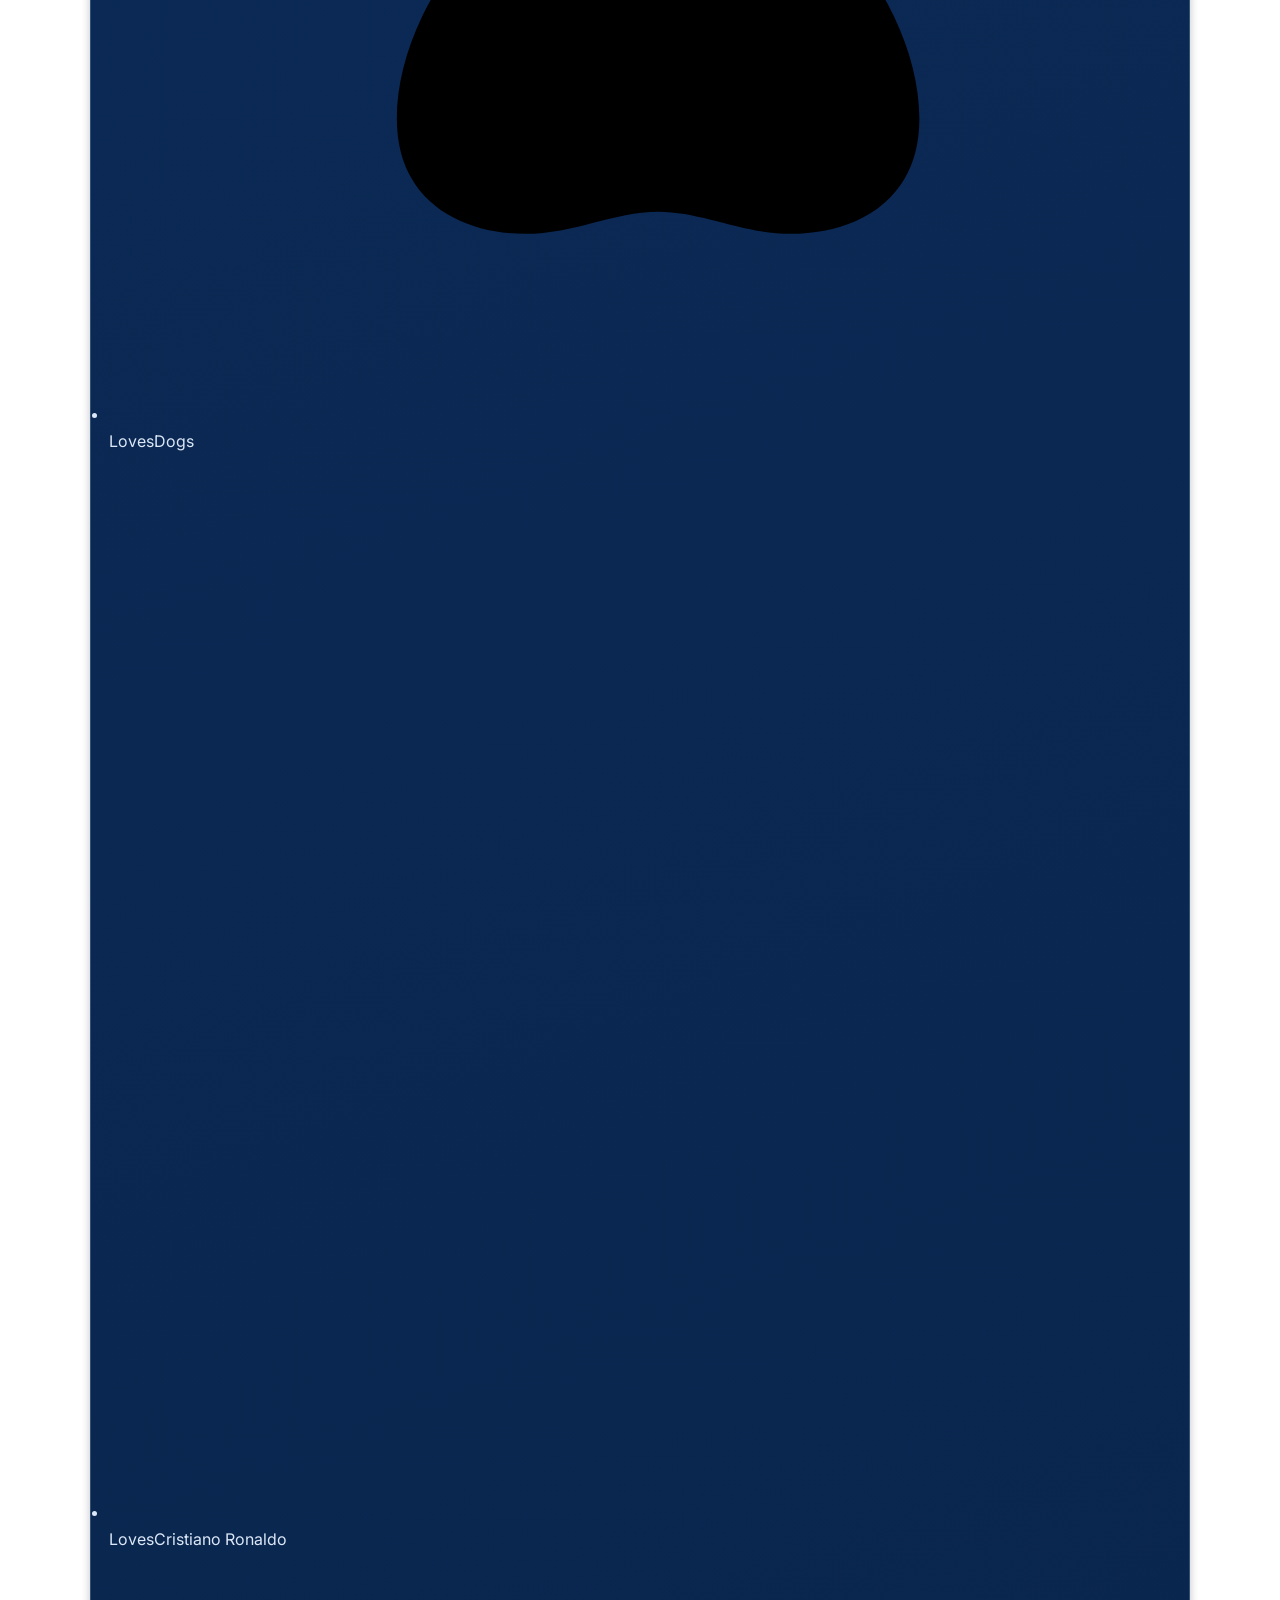
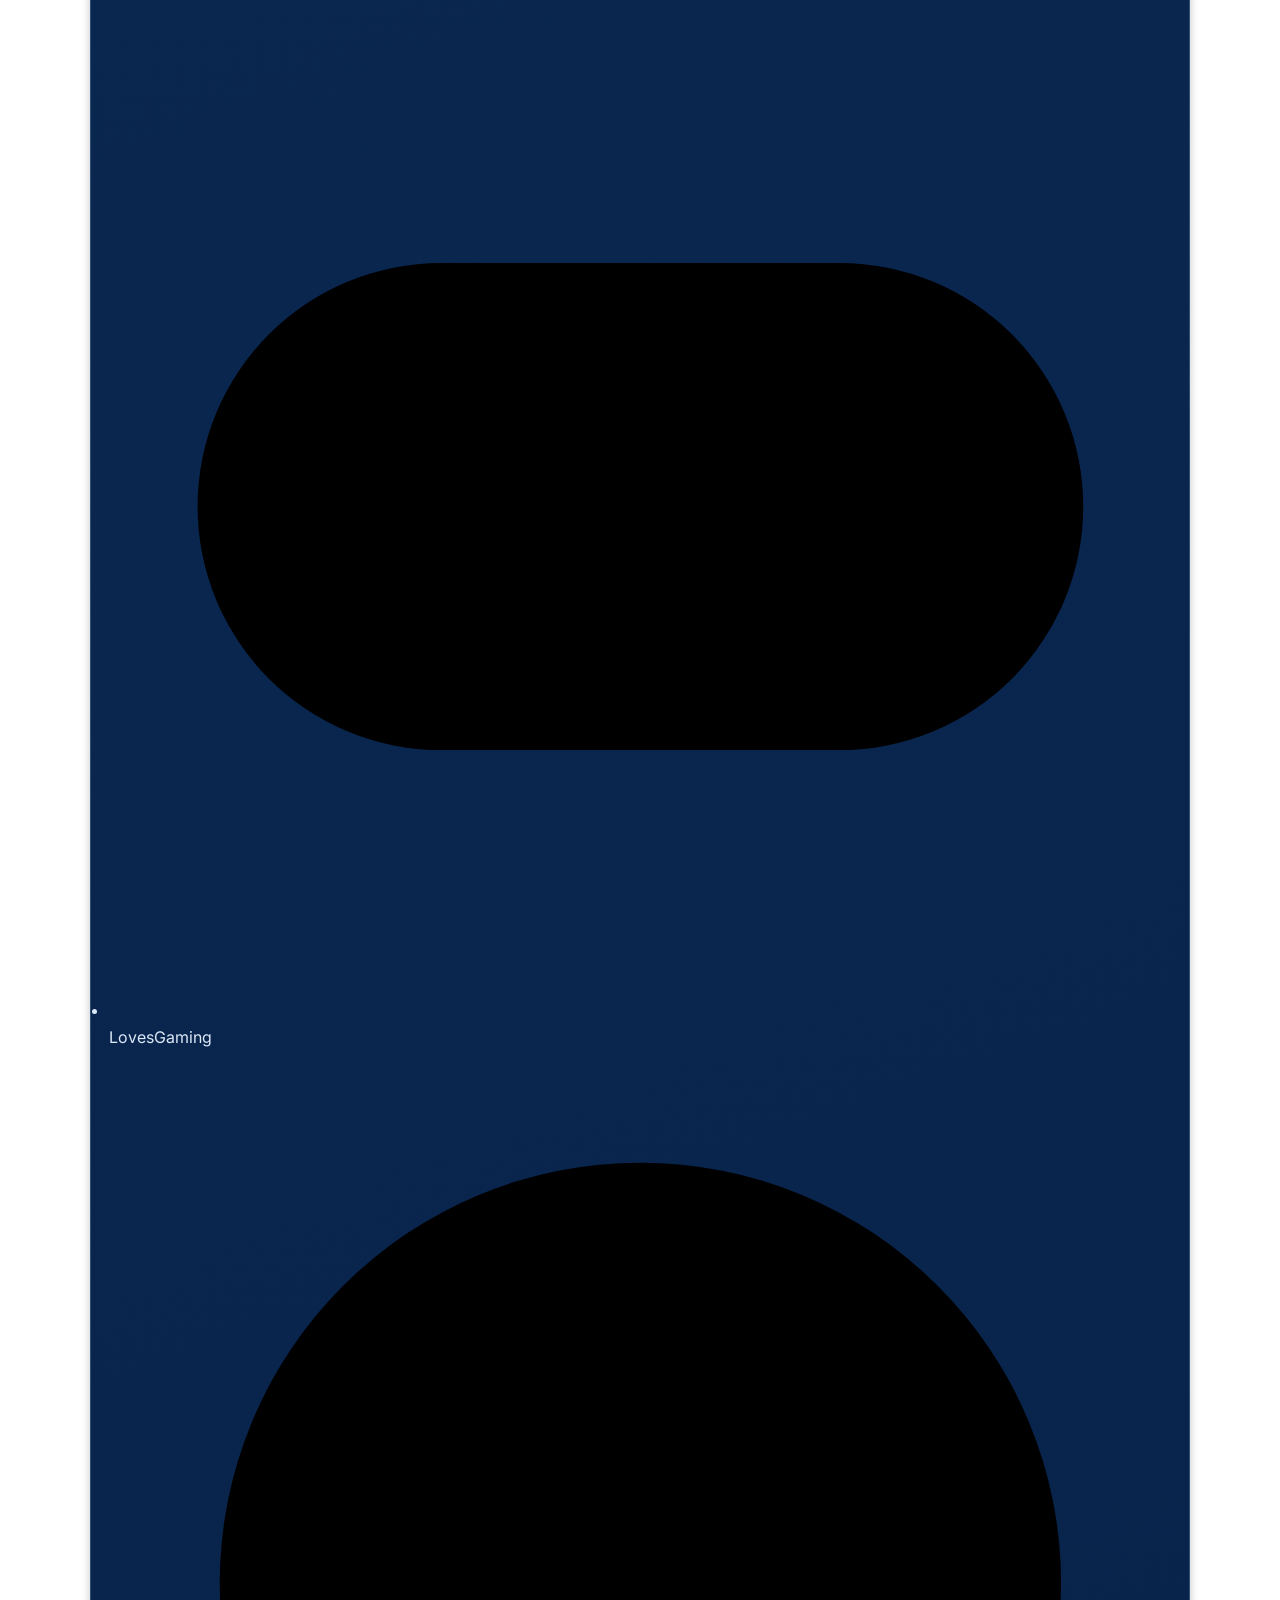
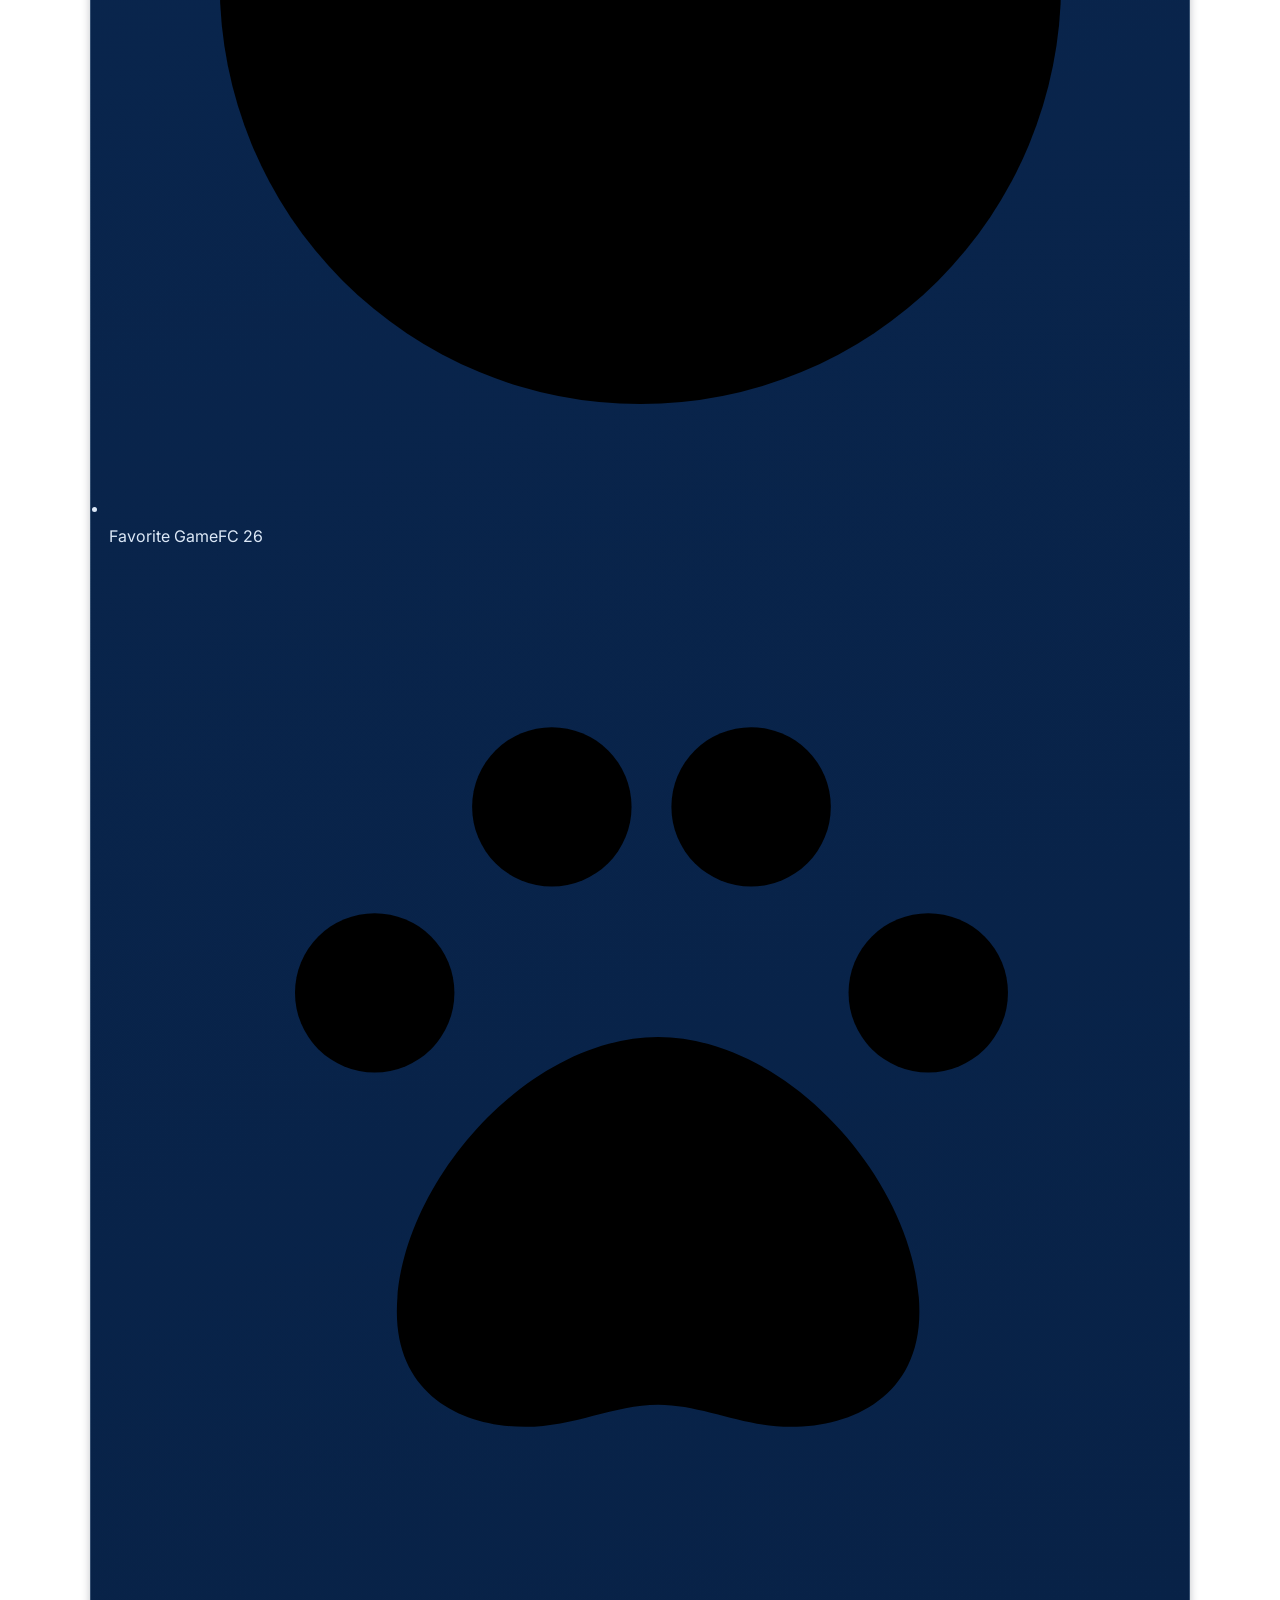
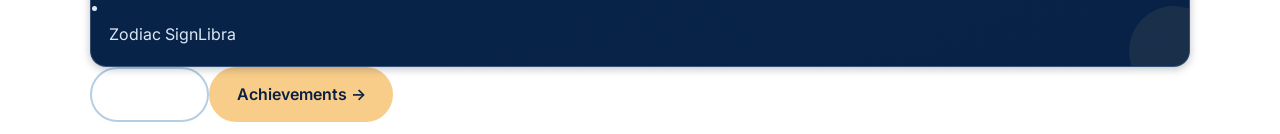
==== commit beb201bb: "Revamp about.html with new layout and content Updated the about page layout and content, adding pers" ====
--- a/about.html
+++ b/about.html
@@ -13,12 +13,11 @@
 <body class="fit-screen">
   <header class="site-header">
     <nav class="container nav" aria-label="Main navigation">
-      <a href="index.html" class="logo">Chris <span>Ghaizer</span></a>
+      <a href="index.html" class="home-link"><svg viewBox="0 0 24 24" aria-hidden="true"><path d="M3 11l9-8 9 8"/><path d="M5 10v10h14V10"/><path d="M10 20v-6h4v6"/></svg>Home</a>
       <button class="menu-toggle" aria-label="Toggle menu" aria-expanded="false" aria-controls="nav-links">
         <span></span><span></span><span></span>
       </button>
       <ul class="nav-links" id="nav-links">
-        <li><a href="index.html">Home</a></li>
         <li><a href="about.html" aria-current="page">Personal Information</a></li>
         <li><a href="achievements.html">Achievements</a></li>
         <li><a href="family.html">Family and Friends</a></li>
@@ -27,36 +26,86 @@
     </nav>
   </header>
   <main>
+      <div class="side-deco left" aria-hidden="true">
+        <div class="sd-badge">
+          <span class="sd-ring"></span>
+          <svg viewBox="0 0 24 24"><circle cx="12" cy="12" r="9.5"/><polygon points="12 8.2 15.4 10.7 14.1 14.7 9.9 14.7 8.6 10.7"/><path d="M12 8.2V2.8M15.4 10.7l5-1.7M14.1 14.7l3 4.1M9.9 14.7l-3 4.1M8.6 10.7l-5-1.7"/></svg>
+        </div>
+        <span class="sd-line"></span>
+        <span class="sd-text">Student Athlete</span>
+        <span class="sd-line"></span>
+        <span class="sd-dots"><i></i><i></i><i></i></span>
+      </div>
+      <div class="side-deco right" aria-hidden="true">
+        <div class="sd-badge alt">
+          <span class="sd-ring"></span>
+          <svg viewBox="0 0 24 24"><polyline points="8 6 2 12 8 18"/><polyline points="16 6 22 12 16 18"/><line x1="14" y1="4" x2="10" y2="20"/></svg>
+        </div>
+        <span class="sd-line"></span>
+        <span class="sd-text">Aspiring Developer</span>
+        <span class="sd-line"></span>
+        <span class="sd-dots"><i></i><i></i><i></i></span>
+      </div>
     <section class="page-intro">
       <div class="container">
-        
-<h1>About <span>Me</span></h1>
-<div class="about-box">
-  <p>I am a 19-year-old student-athlete who is passionate about soccer and technology. As a football player, I have learned the importance of discipline, teamwork, perseverance, and dedication both on and off the field. Balancing my studies and sports has taught me how to manage my time, overcome challenges, and always strive to improve.</p>
-  <p>I aspire to become a successful web developer, where I can combine my creativity, problem-solving skills, and passion for technology to build meaningful and innovative websites. My goal is to continue growing as both an athlete and a student while working toward a brighter future.</p>
-</div>
-      </div>
-    </section>
-    <section>
-      <div class="container grid grid-2 about-cards">
-        <article class="card">
-  <div class="icon" aria-hidden="true">
-    <svg viewBox="0 0 24 24">
-      <path d="M2 9l10-5 10 5-10 5z"/>
-      <path d="M6 11.5V16c0 1.5 3 3 6 3s6-1.5 6-3v-4.5"/>
-      <path d="M22 9v6"/>
-    </svg>
-  </div>
-  <h3>Educational Background</h3>
-  <ul class="edu-list">
-    <li><strong>Senior High:</strong> Baguio City High School (2024 – 2026)</li>
-    <li><strong>Junior High:</strong> Baguio City High School (2020 – 2024)</li>
-    <li><strong>Elementary:</strong> Crystal Cave Elementary School (2014 – 2019)</li>
-  </ul>
-</article>
-        <article class="card"><div class="icon" aria-hidden="true"><svg viewBox="0 0 24 24"><circle cx="12" cy="12" r="9.5"/><polygon points="12 8.2 15.4 10.7 14.1 14.7 9.9 14.7 8.6 10.7"/><path d="M12 8.2V2.8M15.4 10.7l5-1.7M14.1 14.7l3 4.1M9.9 14.7l-3 4.1M8.6 10.7l-5-1.7"/></svg></div><h3>Interests</h3><p>I enjoy playing soccer, improving my athletic performance, and learning new skills both on and off the field.</p></article>
-        <article class="card"><div class="icon" aria-hidden="true"><svg viewBox="0 0 24 24"><circle cx="12" cy="12" r="10"/><circle cx="12" cy="12" r="6"/><circle cx="12" cy="12" r="2"/></svg></div><h3>Goal</h3><p>I want to grow into a professional web developer who builds useful, accessible, and well-designed products.</p></article>
-        <article class="card"><div class="icon" aria-hidden="true"><svg viewBox="0 0 24 24"><circle cx="12" cy="12" r="10"/><polygon points="16.2 7.8 14.1 14.1 7.8 16.2 9.9 9.9 16.2 7.8"/></svg></div><h3>Beyond the Screen</h3><p>Beyond technology, I am staying active, and spending quality time with friends and teammates. Whether competing in football or exploring new adventures, I always seek opportunities to learn, connect, and improve myself.</p></article>
+        <h1>About <span>Me</span></h1>
+        <div class="about-layout">
+          <div class="terminal" role="group" aria-label="Personal information">
+            <div class="term-bar">
+              <span class="dot red"></span><span class="dot yellow"></span><span class="dot green"></span>
+              <span class="term-title">chris.profile</span>
+            </div>
+            <div class="term-body">
+              <p class="term-cmd"><span class="prompt">$</span> Personal Info.txt</p>
+              <dl class="term-list">
+                <dt>name:</dt>      <dd>Chris Ghaizer Benson</dd>
+                <dt>college:</dt>    <dd>CITCS</dd>
+                <dt>year:</dt>      <dd>1st year</dd>
+                <dt>school:</dt>    <dd>University of the Cordilleras</dd>
+                <dt>adress:</dt>  <dd>Baguio City, Philippines</dd>
+                <dt>age:</dt>       <dd>19</dd>
+                <dt>civil status:</dt> <dd>Single</dd>
+                <dt>father's name:</dt> <dd>Eric T. Benson</dd>
+                <dt>mother's name:</dt> <dd>Ma. Ghly-ann U. Rodriguez</dd>
+                <dt>sibling name:</dt> <dd>Ceana Ghail Benson</dd>
+                <dt>hobbies:</dt> <dd>Football and gaming</dd>
+                <dt>email:</dt>     <dd>ghaizerbenson17@gmail.com</dd>
+                <dt>phone number:</dt> <dd>+63997 586 1516</dd>
+              </dl>
+              <p class="term-cmd"><span class="prompt">$</span> <span class="term-cursor"></span></p>
+            </div>
+          </div>
+
+          <div class="about-side about-cards">
+            <article class="card info-card">
+              <div class="card-head">
+                <div class="icon" aria-hidden="true"><svg viewBox="0 0 24 24" aria-hidden="true"><circle cx="12" cy="8" r="4"/><path d="M4 21c0-4 3.6-6 8-6s8 2 8 6"/></svg></div>
+                <h3>Physical Info</h3>
+              </div>
+              <ul class="stat-list">
+          <li><span class="stat-ico"><svg viewBox="0 0 24 24" aria-hidden="true"><path d="M2 12s4-7 10-7 10 7 10 7-4 7-10 7S2 12 2 12z"/><circle cx="12" cy="12" r="3"/></svg></span><span class="stat-label">Eye Color</span><span class="stat-value">Brown</span></li>
+          <li><span class="stat-ico"><svg viewBox="0 0 24 24" aria-hidden="true"><path d="M12 3v18M8 7l4-4 4 4M8 17l4 4 4-4"/></svg></span><span class="stat-label">Height</span><span class="stat-value">5'3"</span></li>
+                    <li><span class="stat-ico"><svg viewBox="0 0 24 24" aria-hidden="true"><path d="M6.5 6.5v11M17.5 6.5v11M3 9.5v5M21 9.5v5M6.5 12h11"/></svg></span><span class="stat-label">Weight</span><span class="stat-value">55 lbs</span></li>
+          <li><span class="stat-ico"><svg viewBox="0 0 24 24" aria-hidden="true"><path d="M12 3s6 6.5 6 11a6 6 0 0 1-12 0c0-4.5 6-11 6-11z"/></svg></span><span class="stat-label">Blood Type</span><span class="stat-value">O</span></li>
+          <li><span class="stat-ico"><svg viewBox="0 0 24 24" aria-hidden="true"><rect x="2" y="7" width="20" height="11" rx="5.5"/><path d="M7 10.5v4M5 12.5h4M16 11.5h.01M18.5 13.5h.01"/></svg></span><span class="stat-label">Shoe Size</span><span class="stat-value">40</span></li>
+              </ul>
+            </article>
+            <article class="card info-card">
+              <div class="card-head">
+                <div class="icon" aria-hidden="true"><svg viewBox="0 0 24 24" aria-hidden="true"><path d="M20.8 5.6a5.2 5.2 0 0 0-7.4 0L12 7l-1.4-1.4a5.2 5.2 0 0 0-7.4 7.4L12 21.7l8.8-8.7a5.2 5.2 0 0 0 0-7.4z"/></svg></div>
+                <h3>Likes &amp; Fun Facts</h3>
+              </div>
+              <ul class="stat-list">
+          <li><span class="stat-ico"><svg viewBox="0 0 24 24" aria-hidden="true"><circle cx="6" cy="10" r="1.8"/><circle cx="10" cy="5.8" r="1.8"/><circle cx="14.5" cy="5.8" r="1.8"/><circle cx="18.5" cy="10" r="1.8"/><path d="M12.4 11c-3 0-5.9 3.4-5.9 6.2 0 1.9 1.5 2.6 2.9 2.6 1.1 0 2-.5 3-.5s1.9.5 3 .5c1.4 0 2.9-.7 2.9-2.6 0-2.8-2.9-6.2-5.9-6.2z"/></svg></span><span class="stat-label">Loves</span><span class="stat-value">Dogs</span></li>
+          <li><span class="stat-ico"><svg viewBox="0 0 24 24" aria-hidden="true"><path d="M6.5 6.5v11M17.5 6.5v11M3 9.5v5M21 9.5v5M6.5 12h11"/></svg></span><span class="stat-label">Loves</span><span class="stat-value">Cristiano Ronaldo</span></li>
+          <li><span class="stat-ico"><svg viewBox="0 0 24 24" aria-hidden="true"><rect x="2" y="7" width="20" height="11" rx="5.5"/><path d="M7 10.5v4M5 12.5h4M16 11.5h.01M18.5 13.5h.01"/></svg></span><span class="stat-label">Loves</span><span class="stat-value">Gaming</span></li>
+          <li><span class="stat-ico"><svg viewBox="0 0 24 24" aria-hidden="true"><circle cx="12" cy="12" r="9.5"/><polygon points="12 8.2 15.4 10.7 14.1 14.7 9.9 14.7 8.6 10.7"/><path d="M12 8.2V2.8M15.4 10.7l5-1.7M14.1 14.7l3 4.1M9.9 14.7l-3 4.1M8.6 10.7l-5-1.7"/></svg></span><span class="stat-label">Favorite Game</span><span class="stat-chip">FC 26</span></li>
+          <li><span class="stat-ico"><svg viewBox="0 0 24 24" aria-hidden="true"><circle cx="6" cy="10" r="1.8"/><circle cx="10" cy="5.8" r="1.8"/><circle cx="14.5" cy="5.8" r="1.8"/><circle cx="18.5" cy="10" r="1.8"/><path d="M12.4 11c-3 0-5.9 3.4-5.9 6.2 0 1.9 1.5 2.6 2.9 2.6 1.1 0 2-.5 3-.5s1.9.5 3 .5c1.4 0 2.9-.7 2.9-2.6 0-2.8-2.9-6.2-5.9-6.2z"/></svg></span><span class="stat-label">Zodiac Sign</span><span class="stat-value">Libra</span></li>
+              </ul>
+            </article>
+          </div>
+        </div>
+        <div class="page-nav"><a href="index.html" class="btn btn-outline">&larr; Home</a><a href="achievements.html" class="btn btn-next">Achievements &rarr;</a></div>
       </div>
     </section>
   </main>
@@ -73,4 +122,3 @@
   <script src="script.js"></script>
 </body>
 </html>
-
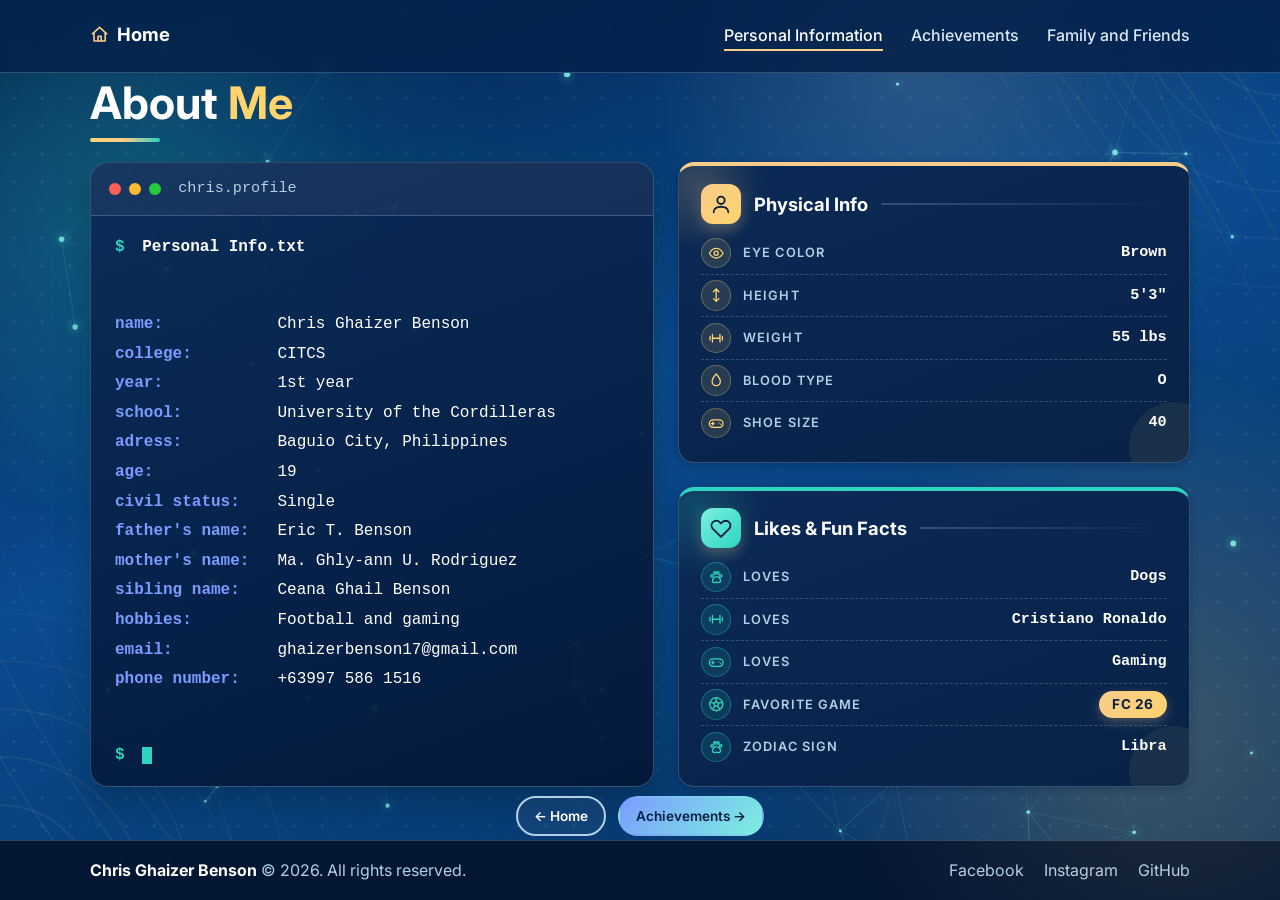
==== commit 290f000e: "Add files via upload" ====
--- a/about.html
+++ b/about.html
@@ -121,4 +121,4 @@
   </footer>
   <script src="script.js"></script>
 </body>
-</html>
+</html>
--- a/style.css
+++ b/style.css
@@ -703,3 +703,495 @@
   width:1.8rem;height:1.8rem;flex:none;border-radius:50%;display:grid;place-items:center;
   background:linear-gradient(135deg,var(--peach),var(--gold));color:var(--on-peach);font-size:.85rem;
 }
+
+
+/* ===== Homepage designs ===== */
+main > section.hero{overflow-x:clip}
+
+/* Heading: same accent bar the other pages use */
+.hero h1::after{
+  content:"";display:block;width:70px;height:4px;border-radius:4px;margin-top:.6rem;
+  background:linear-gradient(90deg,var(--gold),var(--peach),var(--teal));
+}
+
+/* Photo stage: rings, offset frame and two badges around the photo */
+.hero-visual{
+  position:relative;isolation:isolate;justify-self:center;
+  height:clamp(180px,48vh,460px);aspect-ratio:1/1;
+}
+.hero .hero-visual .hero-photo{width:100%;height:100%;aspect-ratio:auto;position:relative;z-index:2}
+.hero-visual::before{
+  content:"";position:absolute;inset:-28%;z-index:-1;pointer-events:none;
+  background:radial-gradient(circle,rgba(255,211,110,.16),rgba(45,212,191,.08) 45%,transparent 68%);
+}
+.hv-ring{
+  position:absolute;inset:-9%;z-index:0;border-radius:50%;pointer-events:none;
+  border:2px dashed rgba(179,207,229,.5);animation:hv-spin 40s linear infinite;
+}
+.hv-ring-2{inset:-19%;border:1.5px solid rgba(255,211,110,.22);animation:none}
+@keyframes hv-spin{to{transform:rotate(360deg)}}
+.hv-frame{
+  position:absolute;inset:0;z-index:1;border-radius:24px;pointer-events:none;
+  border:2px solid var(--gold);opacity:.6;transform:translate(14px,14px);transition:transform .35s;
+}
+.hero-visual:hover .hv-frame{transform:translate(7px,7px)}
+.hv-badge{
+  position:absolute;z-index:3;width:3.1rem;height:3.1rem;border-radius:50%;
+  display:grid;place-items:center;color:var(--on-peach);
+  box-shadow:0 0 0 4px rgba(4,33,74,.9),0 10px 20px rgba(0,10,30,.45);
+  animation:hv-badge .55s cubic-bezier(.3,1.5,.5,1) both;
+}
+.hv-badge svg{width:56%;height:56%;fill:none;stroke:currentColor;stroke-width:1.8;stroke-linecap:round;stroke-linejoin:round}
+.hv-badge.ball{left:-1.4rem;bottom:12%;background:linear-gradient(135deg,var(--peach),var(--gold));animation-delay:1s}
+.hv-badge.code{right:-1.2rem;top:10%;background:linear-gradient(135deg,#7CF0E0,var(--teal));animation-delay:1.15s}
+@keyframes hv-badge{from{opacity:0;transform:scale(.3)}}
+
+/* One page-load sequence: text rises in order, then the photo stage settles */
+@keyframes hv-rise{from{opacity:0;transform:translateY(18px)}}
+@keyframes hv-pop{from{opacity:0;transform:scale(.94)}}
+.hero h1,.hero .typed-title,.hero p.lead,.hero .btn-row{animation:hv-rise .7s cubic-bezier(.2,.7,.2,1) both}
+.hero h1{animation-delay:.05s}
+.hero .typed-title{animation-delay:.15s}
+.hero p.lead{animation-delay:.25s}
+.hero .btn-row{animation-delay:.35s}
+.hero-visual{animation:hv-pop .9s cubic-bezier(.2,.7,.2,1) .2s both}
+
+/* "Let's Work Together" strip: accent bar + faint center-circle rings */
+.cta{position:relative;overflow:hidden;background:linear-gradient(100deg,var(--card),#082247)}
+.cta > *{position:relative;z-index:1}
+.cta::before{
+  content:"";position:absolute;left:0;top:0;bottom:0;width:6px;
+  background:linear-gradient(to bottom,var(--gold),var(--peach),var(--teal));
+}
+.cta::after{
+  content:"";position:absolute;right:-60px;top:50%;width:180px;height:180px;transform:translateY(-50%);
+  border-radius:50%;pointer-events:none;
+  background:repeating-radial-gradient(circle,transparent 0 22px,rgba(179,207,229,.12) 22px 24px);
+}
+
+@media(max-width:900px){
+  .hero-visual{height:clamp(160px,30vh,320px)}
+  .hv-frame{transform:translate(10px,10px)}
+  .hv-ring{inset:-6%}
+  .hv-ring-2{inset:-12%}
+  .hv-badge{width:2.6rem;height:2.6rem}
+  .hv-badge.ball{left:-.6rem}
+  .hv-badge.code{right:-.6rem}
+}
+
+
+/* ===== Homepage interactions ===== */
+button.hv-badge{border:0;padding:0;cursor:pointer;font:inherit}
+.hv-badge.ball:hover{filter:brightness(1.08)}
+
+/* Soft glow that follows the mouse, drawn behind all content */
+.cursor-glow{
+  position:fixed;left:-210px;top:-210px;width:420px;height:420px;border-radius:50%;
+  pointer-events:none;z-index:-1;opacity:0;transition:opacity .4s;
+  background:radial-gradient(circle,rgba(255,211,110,.20),rgba(45,212,191,.10) 40%,transparent 68%);
+}
+.cursor-glow.on{opacity:1}
+
+/* ===== Extra designs: spotlight, bursts, About / Achievements / Family ===== */
+
+/* Spotlight that follows the mouse inside cards, frames and timeline items */
+.card,.frame,.timeline li{
+  --spot:radial-gradient(220px circle at var(--mx,-999px) var(--my,-999px), rgba(255,211,110,.17), transparent 70%);
+}
+.card,.frame{background-image:var(--spot)}
+.about-cards .card,
+.family .card,
+.timeline li{background-image:var(--spot),linear-gradient(160deg,var(--card),#082247)}
+
+/* Click bursts (hearts, stars, soccer balls) */
+.burst{
+  position:fixed;z-index:200;pointer-events:none;font-size:1.15rem;line-height:1;
+  transform:translate(-50%,-50%);will-change:transform,opacity;
+}
+
+/* ----- About: soccer pitch markings behind the text box ----- */
+.about-box{
+  background-image:
+    radial-gradient(circle at 90% 50%, transparent 0 46px, rgba(10,31,68,.07) 46px 48px, transparent 48px),
+    linear-gradient(90deg, transparent calc(90% - 1px), rgba(10,31,68,.07) calc(90% - 1px) calc(90% + 1px), transparent calc(90% + 1px));
+}
+
+/* ----- Achievements: photo frames as taped polaroids ----- */
+.frame:nth-child(1){--tilt:-2deg}
+.frame:nth-child(2){--tilt:1.2deg}
+.frame:nth-child(3){--tilt:2.2deg}
+.frame{transform:rotate(var(--tilt,0deg))}
+.frame:hover{transform:rotate(0deg) translateY(-6px) scale(1.02)}
+.frame::before{
+  content:"";position:absolute;top:-.8rem;left:50%;z-index:2;width:4.5rem;height:1.4rem;
+  transform:translateX(-50%) rotate(-3deg);border-radius:2px;
+  background:rgba(255,211,110,.35);border:1px solid rgba(255,211,110,.4);
+  box-shadow:0 2px 6px rgba(0,10,30,.25);pointer-events:none;
+}
+
+/* ----- Achievements: the gold medal card gets a slow shine ----- */
+.timeline li:nth-child(3){
+  overflow:hidden;border-left-color:var(--gold);
+  box-shadow:0 0 0 1px rgba(255,211,110,.4),0 8px 24px rgba(255,211,110,.14);
+}
+.timeline li:nth-child(3):hover{border-left-color:var(--gold)}
+.timeline li:nth-child(3)::after{
+  content:"";position:absolute;top:0;bottom:0;left:-40%;width:30%;pointer-events:none;
+  background:linear-gradient(100deg,transparent,rgba(255,255,255,.16),transparent);
+  transform:skewX(-20deg);animation:medal-shine 4.5s ease-in-out 1.5s infinite;
+}
+@keyframes medal-shine{0%,55%{left:-40%}100%{left:130%}}
+
+/* ----- Family: heartbeat on the quote hearts ----- */
+.fq-heart{animation:fq-beat 1.8s ease-in-out infinite}
+.family-quote .fq-heart:last-child{animation-delay:.2s}
+@keyframes fq-beat{0%,55%,100%{transform:scale(1)}15%{transform:scale(1.25)}30%{transform:scale(1)}40%{transform:scale(1.18)}}
+
+
+/* ===== About: text designs ===== */
+
+/* Drop cap on the first paragraph */
+.about-box p:first-of-type::first-letter{
+  float:left;font-size:3.3em;line-height:.82;font-weight:700;
+  padding:.06em .12em 0 0;color:var(--bg-mid);
+  text-shadow:2px 2px 0 rgba(255,211,110,.75);
+}
+
+/* Highlighter-marker effect on key phrases */
+.about-box .hl{
+  color:inherit;font-weight:600;padding:0 .15em;border-radius:3px;
+  background:linear-gradient(transparent 55%, rgba(255,211,110,.7) 55%);
+  -webkit-box-decoration-break:clone;box-decoration-break:clone;
+}
+.about-box .hl-teal{background:linear-gradient(transparent 55%, rgba(45,212,191,.4) 55%)}
+
+/* Short accent dash before the second paragraph */
+.about-box p + p::before{
+  content:"";display:block;width:48px;height:3px;border-radius:3px;margin-bottom:.5rem;
+  background:linear-gradient(90deg,var(--gold),var(--teal));
+}
+
+/* ===== About: terminal-style personal info ===== */
+.terminal{
+  margin-top:1.5rem;max-width:760px;
+  background:linear-gradient(160deg,rgba(11,42,86,.92),rgba(4,24,56,.95));
+  border:1px solid var(--border);border-radius:18px;overflow:hidden;
+  box-shadow:var(--shadow),0 0 40px rgba(45,212,191,.10);
+  font-family:'JetBrains Mono','Fira Code',Consolas,'Courier New',monospace;
+}
+.term-bar{
+  display:flex;align-items:center;gap:.5rem;padding:.8rem 1.1rem;
+  background:rgba(255,255,255,.05);border-bottom:1px solid var(--border);
+}
+.term-bar .dot{width:12px;height:12px;border-radius:50%}
+.dot.red{background:#FF5F57}.dot.yellow{background:#FEBC2E}.dot.green{background:#28C840}
+.term-title{margin-left:.6rem;color:var(--muted);font-size:.95rem}
+
+.term-body{padding:1.5rem 1.5rem 1.25rem}
+.term-cmd{color:var(--white);font-weight:700;font-size:1.05rem;max-width:none}
+.prompt{color:var(--teal);margin-right:.5rem}
+
+.term-list{
+  display:grid;grid-template-columns:max-content 1fr;
+  column-gap:2.5rem;row-gap:.7rem;margin:1.25rem 0;
+}
+.term-list dt{color:#7C9BFF;font-weight:600}
+.term-list dd{color:var(--white);word-break:break-word}
+
+.status-dot{
+  display:inline-block;width:.8rem;height:.8rem;border-radius:50%;
+  background:var(--teal);margin-right:.6rem;vertical-align:middle;
+  box-shadow:0 0 0 4px rgba(45,212,191,.25),0 0 12px var(--teal);
+}
+.term-cursor{
+  display:inline-block;width:.6rem;height:1.1em;background:var(--teal);
+  vertical-align:text-bottom;animation:blink 1s steps(1) infinite;
+}
+
+@media(max-width:560px){
+  .term-list{grid-template-columns:1fr;row-gap:.2rem}
+  .term-list dd{margin-bottom:.6rem}
+}
+
+
+/* ===== About: terminal + two info cards side by side ===== */
+.about-layout{
+  display:grid;grid-template-columns:minmax(0,1.1fr) minmax(0,1fr);
+  gap:1.5rem;align-items:stretch;margin-top:1.25rem;
+}
+.about-layout .terminal{max-width:none;margin-top:0;display:flex;flex-direction:column}
+.about-layout .term-body{flex:1;display:flex;flex-direction:column;justify-content:space-between}
+
+/* Right column: two cards, always exactly the same size */
+.about-layout .about-side{
+  display:grid;grid-template-columns:1fr;grid-template-rows:1fr 1fr;gap:1.5rem;
+}
+.about-layout .info-card{
+  display:flex;flex-direction:column;justify-content:center;
+  padding:1.1rem 1.4rem;
+}
+/* soft colored glow in the top-left corner of each card */
+.about-layout .info-card::before{
+  content:"";position:absolute;left:-45px;top:-45px;width:130px;height:130px;border-radius:50%;
+  background:radial-gradient(circle,rgba(248,205,138,.20),transparent 70%);pointer-events:none;
+}
+.about-layout .info-card:nth-child(2)::before{
+  background:radial-gradient(circle,rgba(45,212,191,.20),transparent 70%);
+}
+
+.card-head{display:flex;align-items:center;gap:.8rem;margin-bottom:.5rem;position:relative}
+.about-cards .card-head .icon{margin:0;flex-shrink:0}
+.about-cards .card-head h3{margin:0;font-size:1.15rem}
+.card-head::after{
+  content:"";flex:1;height:2px;border-radius:2px;
+  background:linear-gradient(90deg,var(--border),transparent);
+}
+
+.stat-list{list-style:none;display:grid;position:relative}
+.stat-list li{
+  display:flex;align-items:center;gap:.75rem;padding:.35rem 0;
+  border-bottom:1px dashed var(--border);
+}
+.stat-list li:last-child{border-bottom:0}
+.stat-ico{
+  width:1.9rem;height:1.9rem;border-radius:50%;flex-shrink:0;display:grid;place-items:center;
+  color:var(--gold);background:rgba(255,211,110,.12);border:1px solid rgba(255,211,110,.3);
+  transition:transform .25s;
+}
+.stat-ico svg{width:58%;height:58%;fill:none;stroke:currentColor;stroke-width:1.9;stroke-linecap:round;stroke-linejoin:round}
+.stat-list li:hover .stat-ico{transform:scale(1.12) rotate(-6deg)}
+.info-card:nth-child(2) .stat-ico{
+  color:var(--teal);background:rgba(45,212,191,.12);border-color:rgba(45,212,191,.35);
+}
+.stat-label{flex:1;color:var(--muted);font-size:.8rem;font-weight:600;letter-spacing:.08em;text-transform:uppercase}
+.stat-value{
+  color:var(--white);font-weight:600;text-align:right;
+  font-family:'JetBrains Mono','Fira Code',Consolas,'Courier New',monospace;font-size:.95rem;
+}
+.stat-chip{
+  background:linear-gradient(135deg,var(--peach),var(--gold));color:var(--on-peach);
+  font-weight:700;font-size:.85rem;letter-spacing:.04em;padding:.12rem .8rem;border-radius:999px;
+  box-shadow:0 4px 12px rgba(248,205,138,.28);
+}
+
+/* Desktop one-screen: tighten the terminal so everything fits without scrolling */
+@media (min-width:1100px){
+  body.fit-screen .term-body{padding:1.1rem 1.5rem 1rem}
+  body.fit-screen .term-list{row-gap:.45rem;column-gap:1.75rem;margin:.8rem 0;line-height:1.5}
+  body.fit-screen .term-cmd{font-size:1rem}
+}
+
+/* Tablets / phones: stack everything */
+@media (max-width:900px){
+  .about-layout{grid-template-columns:1fr}
+  .about-layout .about-side{grid-template-rows:auto}
+}
+
+
+/* ===== Interactive side widgets (new colors: periwinkle, peach, mint, ice) ===== */
+.sd-peri {--sd:#7C9BFF;--sd2:#C3D0FF;--sdg:rgba(124,155,255,.35)}
+.sd-peach{--sd:#F8CD8A;--sd2:#FFE6C2;--sdg:rgba(248,205,138,.35)}
+.sd-mint {--sd:#7CF0E0;--sd2:#B5F7EE;--sdg:rgba(124,240,224,.32)}
+.sd-ice  {--sd:#E3F0FB;--sd2:#B3CFE5;--sdg:rgba(227,240,251,.30)}
+
+.side-deco .sd-btn{
+  appearance:none;border:0;cursor:pointer;font:inherit;pointer-events:auto;
+  color:var(--sd);border-radius:50%;
+  background:radial-gradient(circle at 30% 25%,rgba(255,255,255,.16),rgba(255,255,255,.02) 60%),rgba(4,24,56,.6);
+  box-shadow:0 0 0 2px var(--sd),0 10px 24px rgba(0,10,30,.4),0 0 26px var(--sdg);
+  transition:transform .2s,box-shadow .2s;
+}
+.side-deco .sd-btn:hover{transform:scale(1.07);box-shadow:0 0 0 2px var(--sd),0 12px 28px rgba(0,10,30,.45),0 0 40px var(--sdg)}
+.side-deco .sd-btn:active{transform:scale(.94)}
+.side-deco .sd-ring{border-color:var(--sd);opacity:.55;box-shadow:0 0 30px var(--sdg) inset;inset:-10px}
+.sd-btn:not(.used)::after{
+  content:"";position:absolute;inset:-4px;border-radius:50%;border:2px solid var(--sd);
+  opacity:0;pointer-events:none;animation:sd-pulse 2s ease-out infinite;
+}
+@keyframes sd-pulse{0%{opacity:.7;transform:scale(.92)}100%{opacity:0;transform:scale(1.3)}}
+
+.side-deco .sd-line{background:linear-gradient(to bottom,transparent,var(--sd),transparent)}
+.side-deco .sd-text{color:var(--sd2);transition:color .2s}
+.side-deco .sd-text.pop{color:var(--white)}
+.sd-count{font-size:.75rem;font-weight:600;letter-spacing:.06em;text-transform:uppercase;color:var(--muted);text-align:center;line-height:1.2}
+.sd-count b{display:block;font-size:1.7rem;color:var(--sd);letter-spacing:0}
+.side-deco .sd-dots i:nth-child(n){background:rgba(179,207,229,.3);opacity:1;transition:background .3s,transform .3s,box-shadow .3s}
+.side-deco .sd-dots i.is-on:nth-child(n){background:var(--sd);transform:scale(1.4);box-shadow:0 0 10px var(--sdg)}
+
+/* ===== Achievements: click-to-change photo frames ===== */
+.frame{cursor:pointer}
+.frame-img .slide{
+  position:absolute;inset:0;display:grid;place-items:center;text-align:center;padding:.5rem;
+  opacity:0;transform:scale(1.05);pointer-events:none;transition:opacity .35s,transform .35s;
+}
+.frame-img .slide.is-active{opacity:1;transform:none;z-index:1}
+.frame-hint,.frame-badge{
+  position:absolute;bottom:.5rem;z-index:3;font-size:.72rem;font-weight:600;line-height:1;
+  padding:.3rem .6rem;border-radius:999px;color:var(--white);
+  background:rgba(4,33,74,.82);border:1px solid var(--border);backdrop-filter:blur(4px);
+}
+.frame-badge{right:.5rem;color:var(--mint,#7CF0E0)}
+.frame-badge b{color:var(--white)}
+.frame-hint{left:.5rem;color:var(--sd2,#C3D0FF);opacity:0;transform:translateY(4px);transition:opacity .25s,transform .25s}
+.frame:hover .frame-hint,.frame:focus-visible .frame-hint{opacity:1;transform:none}
+
+
+/* ===== About: terminal tabs (Personal Info / about.md) ===== */
+.term-bar{flex-wrap:wrap}
+.term-tabs{margin-left:auto;display:flex;gap:.35rem}
+.term-tab{
+  appearance:none;border:1px solid transparent;background:none;cursor:pointer;font:inherit;font-size:.8rem;
+  color:var(--muted);padding:.3rem .8rem;border-radius:8px;transition:color .2s,background .2s;
+}
+.term-tab:hover{color:var(--white);background:rgba(255,255,255,.07)}
+.term-tab.is-active{color:var(--on-peach);background:linear-gradient(135deg,var(--peach),var(--gold));font-weight:700}
+
+/* both panels share one cell, so the terminal never changes size when you switch */
+.term-panels{display:grid}
+.term-panel{
+  grid-area:1/1;opacity:0;visibility:hidden;transform:translateY(6px);
+  transition:opacity .3s,transform .3s,visibility .3s;
+}
+.term-panel.is-active{opacity:1;visibility:visible;transform:none}
+.term-about{margin-top:1rem;display:grid;gap:.85rem}
+.term-about p{color:var(--text);font-size:.86rem;line-height:1.6;max-width:none}
+.term-about mark{background:none;color:var(--gold);font-weight:700}
+.term-about mark.teal{color:var(--teal)}
+@media (min-width:1100px){body.fit-screen .term-list{row-gap:.35rem}}
+
+
+/* ===== Moving constellation background (drawn by script.js on every page) ===== */
+.bg-net{position:fixed;inset:0;width:100%;height:100%;z-index:-1;pointer-events:none}
+
+
+/* ===== Achievements: side panel (stats + education) beside photos and timeline ===== */
+.ach-layout{display:grid;grid-template-columns:minmax(0,.85fr) minmax(0,1.15fr);gap:1.75rem;align-items:center;padding-top:2rem;padding-bottom:2rem}
+.ach-side{display:flex;flex-direction:column;gap:.9rem}
+.ach-side .page-intro{padding:0}
+.ach-main{display:grid;gap:1.1rem;min-width:0}
+.ach-main .frames{gap:1rem}
+
+/* stat tiles */
+.ach-stats{display:grid;grid-template-columns:repeat(3,1fr);gap:.7rem}
+.ach-stat{
+  background:rgba(255,255,255,.05);border:1px solid var(--border);border-radius:14px;
+  padding:.6rem .85rem;backdrop-filter:blur(4px);transition:transform .25s,border-color .25s;
+}
+.ach-stat:hover{transform:translateY(-3px);border-color:var(--muted)}
+.ach-stat b{display:block;font-size:1.7rem;line-height:1.1;font-weight:700;color:#7CF0E0}
+.ach-stat:nth-child(2) b{color:var(--gold)}
+.ach-stat:nth-child(3) b{color:#7C9BFF}
+.ach-stat span{font-size:.78rem;color:var(--muted)}
+
+/* education card */
+.edu-card{
+  background:linear-gradient(160deg,rgba(11,42,86,.88),rgba(4,24,56,.92));
+  border:1px solid var(--border);border-radius:16px;padding:.95rem 1.2rem 1rem;box-shadow:var(--shadow);
+}
+.edu-label{
+  font-family:'JetBrains Mono','Fira Code',Consolas,'Courier New',monospace;
+  font-size:.75rem;font-weight:700;letter-spacing:.18em;text-transform:uppercase;color:#7C9BFF;
+}
+.edu-timeline{list-style:none;display:grid;gap:.55rem;margin-top:.65rem}
+.edu-timeline li{display:grid;grid-template-columns:auto 1fr auto;gap:0 .7rem;align-items:start}
+.edu-dot{width:.85rem;height:.85rem;margin-top:.3rem;border-radius:50%;border:2px solid #7C9BFF}
+.edu-timeline .current .edu-dot{background:#7CF0E0;border-color:#7CF0E0;box-shadow:0 0 0 4px rgba(124,240,224,.2),0 0 12px #7CF0E0}
+.edu-timeline strong{display:block;color:var(--white);font-size:.95rem;line-height:1.3}
+.edu-timeline small{display:block;color:var(--muted);font-size:.82rem;line-height:1.3}
+.edu-timeline time{
+  font-family:'JetBrains Mono','Fira Code',Consolas,'Courier New',monospace;
+  font-size:.78rem;color:#7CF0E0;white-space:nowrap;padding-top:.15rem;
+}
+
+/* back / next buttons */
+.ach-nav{display:flex;flex-wrap:wrap;gap:.7rem}
+.ach-nav .btn{padding:.55rem 1.15rem;font-size:.9rem}
+.btn-next{background:linear-gradient(135deg,#7C9BFF,#7CF0E0);border-color:transparent;color:var(--on-peach)}
+.btn-next:hover{background:linear-gradient(135deg,#9DB4FF,#9AF5E9);border-color:transparent;color:var(--on-peach)}
+
+/* one-screen sizing on desktop */
+@media (min-width:1100px){
+  body.fit-screen .ach-layout{padding-top:.75rem;padding-bottom:.75rem}
+  body.fit-screen .ach-main .frame-img{height:clamp(110px,23vh,220px)}
+  body.fit-screen .ach-main .timeline{gap:.65rem 1rem}
+  body.fit-screen .ach-main .timeline li{padding:.5rem .8rem .5rem 3.1rem}
+  body.fit-screen .ach-main .timeline li::before{left:.7rem;width:1.8rem;height:1.8rem}
+  body.fit-screen .ach-main .timeline h3{font-size:.95rem}
+  body.fit-screen .ach-main .timeline p{font-size:.82rem;line-height:1.35}
+  body.fit-screen .ach-main .timeline time{font-size:.8rem}
+}
+
+/* stack on smaller screens */
+@media (max-width:1000px){
+  .ach-layout{grid-template-columns:1fr}
+}
+
+/* ===== Nav: "Home" link replaces the name logo (hidden on the home page) ===== */
+.nav-links{margin-left:auto}
+.menu-toggle{margin-left:auto}
+.home-link{display:inline-flex;align-items:center;gap:.5rem;font-weight:700;font-size:1.15rem;color:var(--white);
+  padding:.25rem 0;border-bottom:2px solid transparent;transition:border-color .25s,color .25s}
+.home-link svg{width:1.2rem;height:1.2rem;fill:none;stroke:var(--peach);stroke-width:2;stroke-linecap:round;stroke-linejoin:round}
+.home-link:hover{border-bottom-color:var(--peach)}
+
+/* ===== Back / next page buttons on every page ===== */
+.page-nav{display:flex;flex-wrap:wrap;justify-content:center;gap:.7rem;margin-top:1.1rem}
+.page-nav .btn{padding:.55rem 1.15rem;font-size:.9rem}
+@media (min-width:1100px){
+  body.fit-screen .page-nav{margin-top:.6rem}
+  body.fit-screen .page-nav .btn{padding:.4rem 1rem;font-size:.85rem}
+}
+
+/* ===== Home photo: a bit wider than the original, head and shoes both still in frame ===== */
+.hero-visual{height:clamp(240px,58vh,540px);aspect-ratio:37/50}
+.hero .hero-photo img{object-fit:cover;object-position:center 42%}
+.hv-ring{border-radius:50%;inset:-8% -16%}
+.hv-ring-2{inset:-15% -28%}
+@media(max-width:900px){
+  .hero-visual{height:clamp(260px,50vh,440px)}
+  .hv-ring{inset:-6% -12%}
+  .hv-ring-2{inset:-11% -22%}
+}
+
+
+/* ===== Home page upgrades ===== */
+/* bigger photo card */
+.hero-visual{height:clamp(260px,63vh,590px)}
+@media(max-width:900px){.hero-visual{height:clamp(280px,52vh,460px)}}
+
+/* easier-to-read intro text */
+.hero p.lead{
+  font-size:clamp(1rem,2.3vh,1.2rem);line-height:1.6;color:#EAF2FC;max-width:36rem;
+  background:rgba(3,18,46,.38);border-left:3px solid var(--gold);border-radius:0 14px 14px 0;
+  padding:.8rem 1.1rem;backdrop-filter:blur(3px);
+}
+
+/* quick-fact badges */
+.hero-chips{list-style:none;display:flex;flex-wrap:wrap;gap:.5rem;margin:0 0 1.1rem;padding:0}
+.hero-chips li{
+  font-size:.85rem;font-weight:600;color:var(--text);padding:.3rem .8rem;border-radius:999px;
+  background:rgba(179,207,229,.12);border:1px solid var(--border);white-space:nowrap;
+}
+.hero-chips li::before{content:"";display:inline-block;width:.45rem;height:.45rem;border-radius:50%;
+  background:var(--teal);margin-right:.5rem;vertical-align:middle}
+.hero-chips li.chip-gold{background:rgba(255,211,110,.16);border-color:rgba(255,211,110,.5);color:var(--gold)}
+.hero-chips li.chip-gold::before{background:var(--gold)}
+
+
+/* ===== Family page: bigger back button, clearer counters ===== */
+.family .page-nav{margin:1.1rem 0 .6rem}
+.family .page-nav .btn{padding:.7rem 1.8rem;font-size:1.05rem;font-weight:700;border-width:2px}
+@media (min-width:1100px){
+  body.fit-screen .family .page-nav{margin:.8rem 0 .5rem}
+  body.fit-screen .family .page-nav .btn{padding:.6rem 1.7rem;font-size:1rem}
+}
+
+/* hugs / wishes / cheers / claps counters: larger, with a "tap me" hint until clicked */
+.sd-count{font-size:.95rem;letter-spacing:.08em}
+.sd-count b{font-size:2.4rem;line-height:1.1}
+.sd-btn:not(.used) ~ .sd-count::after{
+  content:"\2191  Tap me!";display:block;margin-top:.45rem;font-size:.8rem;letter-spacing:.04em;
+  text-transform:none;color:var(--sd2);animation:sd-bob 1.6s ease-in-out infinite;
+}
+@keyframes sd-bob{50%{transform:translateY(-4px)}}
+@media (min-width:1500px){.side-deco .sd-line{height:clamp(28px,6vh,80px)}}
